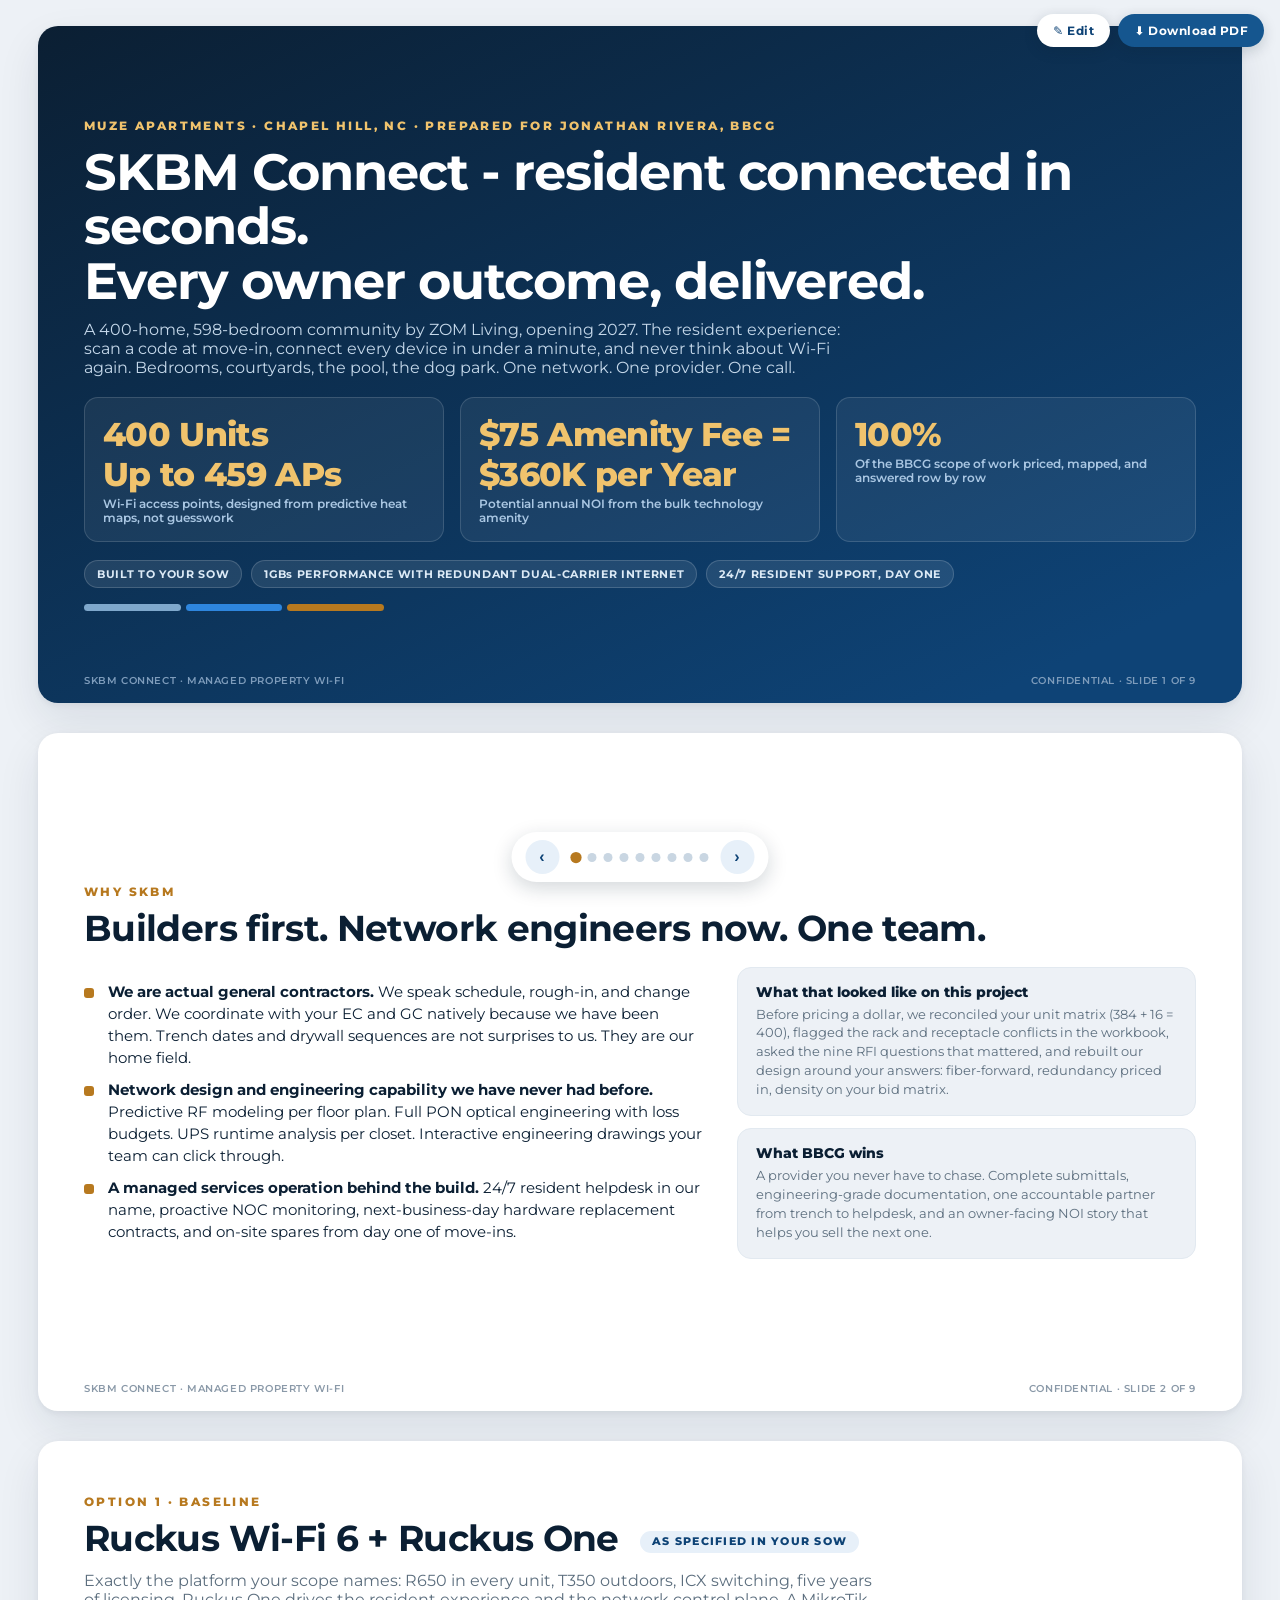
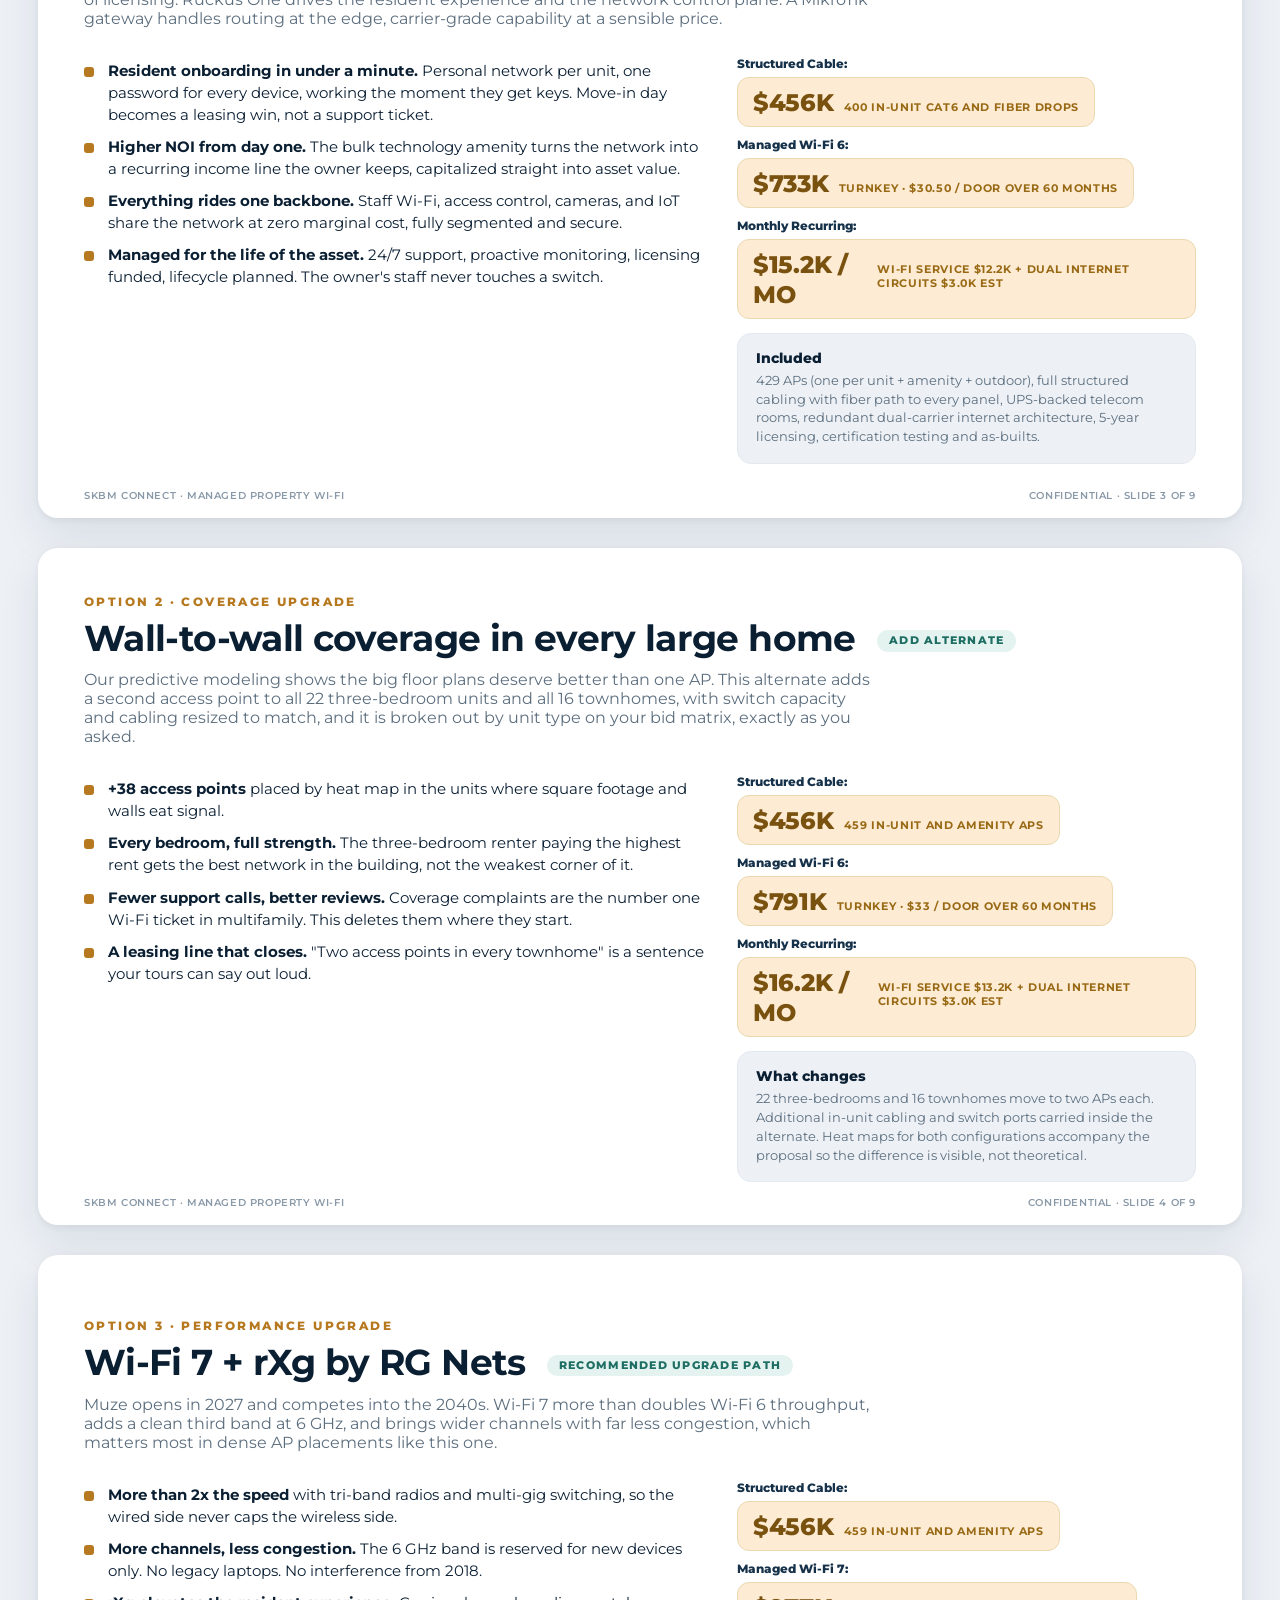
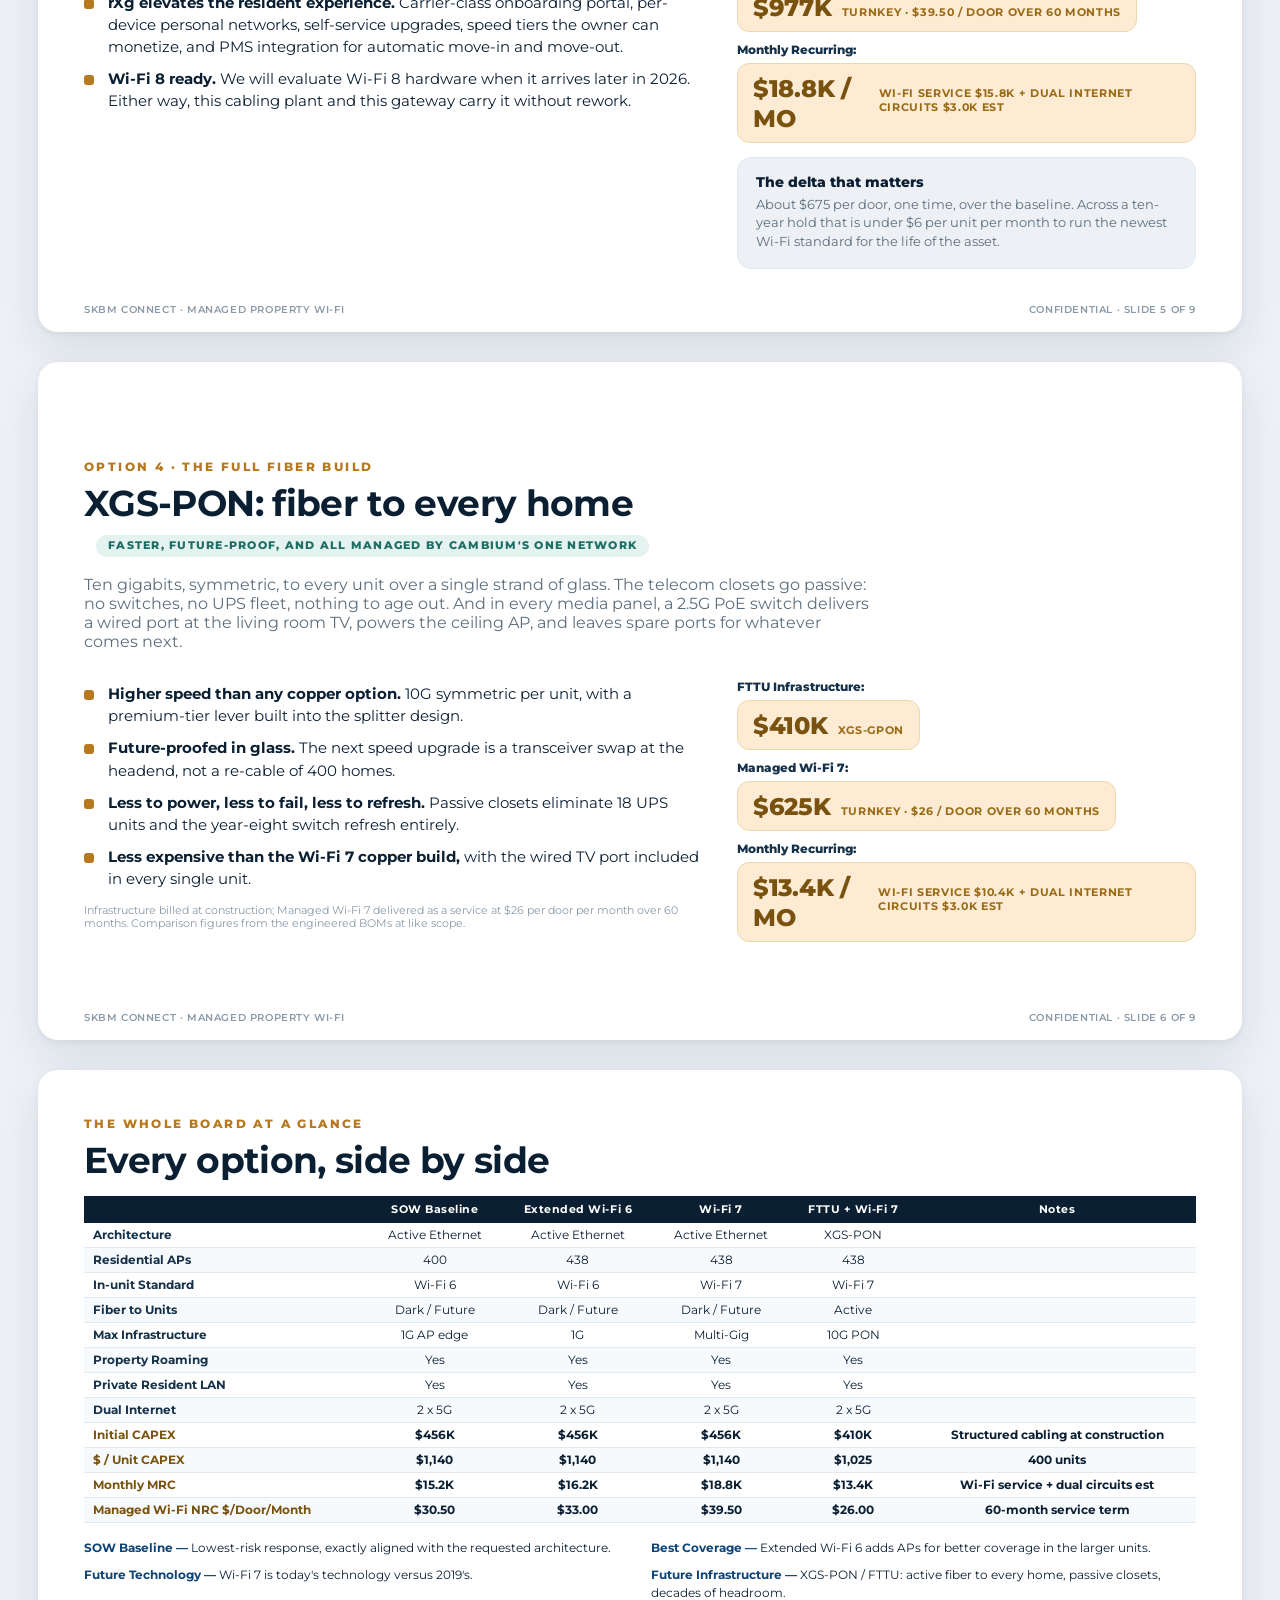
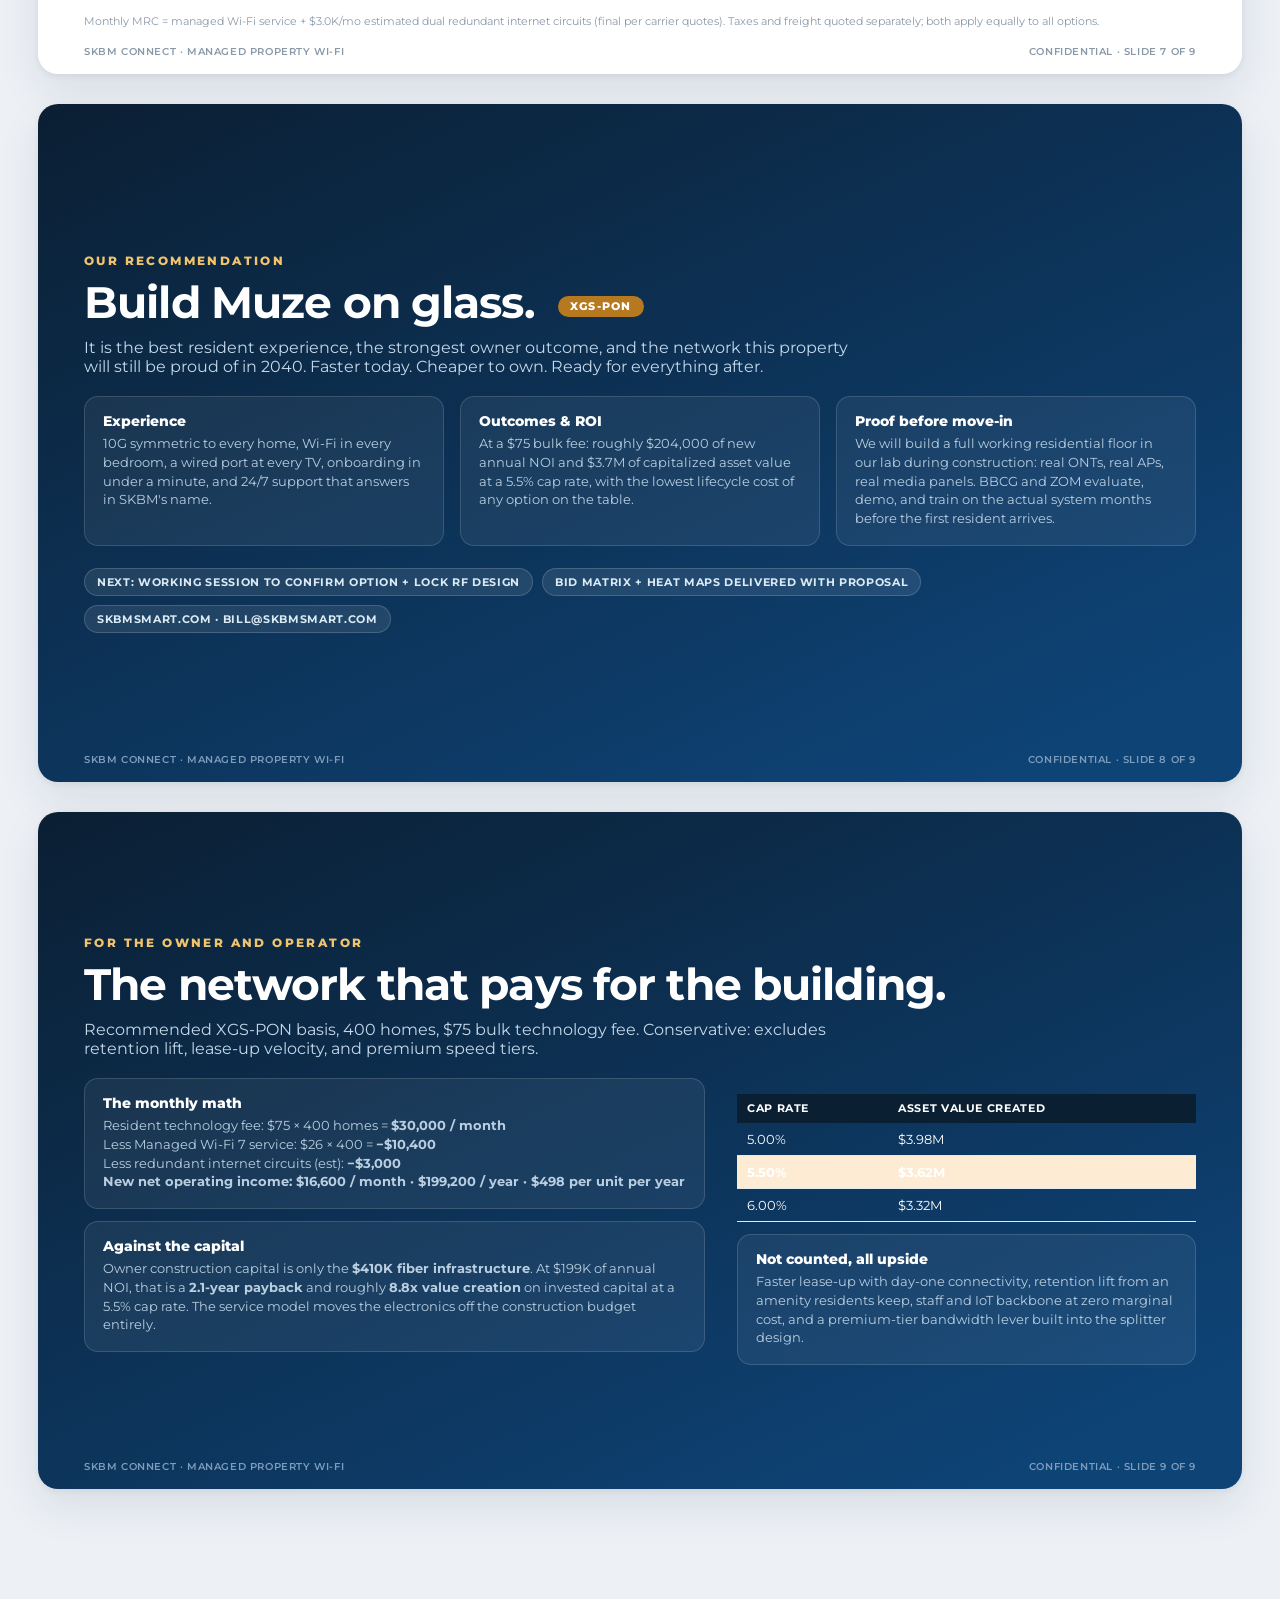
==== website/Muze_BBCG_Presentation.html @ d1f3f07b "Add files via upload" ====
<!DOCTYPE html>
<html lang="en">
<head>
<meta charset="UTF-8">
<meta name="viewport" content="width=device-width, initial-scale=1.0">
<title>SKBM Connect — Muze Apartments — Managed Wi-Fi Presentation</title>
<link rel="preconnect" href="https://fonts.googleapis.com">
<link rel="preconnect" href="https://fonts.gstatic.com" crossorigin>
<link href="https://fonts.googleapis.com/css2?family=Montserrat:wght@400;500;600;700;800&display=swap" rel="stylesheet">
<style>
  :root{
    --ink:#0B1F33; --ink-soft:#16314A; --paper:#EDF1F6; --surface:#FFFFFF;
    --line:#E2E9F0; --muted:#5C6E7E; --muted-soft:#8A99A8;
    --brand:#15568F; --brand-deep:#0E4376; --brand-soft:#E7F0F9;
    --gold:#B7791F; --gold-soft:#FDEBD3; --gold-deep:#7A5210;
    --teal:#2E9E8F; --teal-soft:#E4F3F0;
    --copper:#2E86DE; --copper-soft:#DEEAF6;
    --font:'Montserrat',system-ui,sans-serif;
  }
  *{box-sizing:border-box;margin:0;padding:0}
  body{font-family:var(--font);background:var(--paper);color:var(--ink);-webkit-font-smoothing:antialiased}

  /* ---------- controls ---------- */
  .toolbar{position:fixed;top:14px;right:16px;z-index:50;display:flex;gap:8px}
  .toolbar button{font-family:var(--font);font-weight:700;font-size:12px;letter-spacing:.04em;border:0;border-radius:999px;padding:9px 16px;cursor:pointer;box-shadow:0 4px 14px rgba(11,31,51,.18)}
  .btn-edit{background:#fff;color:var(--brand-deep)}
  .btn-edit.on{background:var(--gold);color:#fff}
  .btn-pdf{background:var(--brand);color:#fff}
  .nav{position:fixed;bottom:18px;left:50%;transform:translateX(-50%);z-index:50;display:flex;align-items:center;gap:12px;background:#fff;border-radius:999px;padding:8px 14px;box-shadow:0 6px 20px rgba(11,31,51,.18)}
  .nav button{border:0;background:var(--brand-soft);color:var(--brand-deep);width:34px;height:34px;border-radius:999px;font-size:16px;font-weight:800;cursor:pointer}
  .dots{display:flex;gap:7px}
  .dot{width:9px;height:9px;border-radius:99px;background:#C9D6E2;cursor:pointer}
  .dot.on{background:var(--gold);transform:scale(1.25)}
  .editing-banner{position:fixed;top:14px;left:16px;z-index:50;background:var(--gold);color:#fff;font-size:11px;font-weight:700;letter-spacing:.08em;padding:8px 14px;border-radius:999px;display:none}
  body.editing .editing-banner{display:block}
  body.editing [contenteditable]{outline:1.5px dashed rgba(183,121,31,.6);outline-offset:3px;border-radius:4px}

  /* ---------- slides ---------- */
  .deck{max-width:1240px;margin:0 auto;padding:26px 18px 110px;display:grid;gap:30px}
  .slide{background:var(--surface);border-radius:20px;box-shadow:0 2px 6px rgba(11,31,51,.06),0 18px 44px rgba(11,31,51,.09);
    aspect-ratio:16/9;min-height:560px;padding:clamp(26px,3.6vw,54px);position:relative;overflow:hidden;display:flex;flex-direction:column;scroll-margin-top:20px}
  .slide.dark{background:linear-gradient(155deg,var(--ink) 0%,var(--brand-deep) 90%);color:#fff}
  .kick{font-size:12px;font-weight:800;letter-spacing:.2em;text-transform:uppercase;color:var(--gold)}
  .slide.dark .kick{color:#F0C36D}
  h1{font-weight:700;font-size:clamp(30px,4vw,52px);letter-spacing:-.02em;line-height:1.06;margin-top:12px}
  h2{font-weight:700;font-size:clamp(24px,2.8vw,36px);letter-spacing:-.018em;line-height:1.1;margin-top:10px}
  .sub{margin-top:12px;font-size:clamp(13px,1.25vw,16px);color:var(--muted);max-width:72ch}
  .slide.dark .sub{color:#C5D8EA}
  .grow{flex:1;display:flex;flex-direction:column;justify-content:center}
  .cols{display:grid;grid-template-columns:1.15fr .85fr;gap:clamp(18px,2.5vw,40px);align-items:start;margin-top:18px}
  .cols3{display:grid;grid-template-columns:1fr 1fr 1fr;gap:16px;margin-top:20px}
  @media(max-width:860px){.slide{aspect-ratio:auto}.cols,.cols3{grid-template-columns:1fr}}
  .tile{background:var(--paper);border:1px solid var(--line);border-radius:14px;padding:16px 18px}
  .slide.dark .tile{background:rgba(255,255,255,.06);border-color:rgba(255,255,255,.14)}
  .tile h4{font-size:13.5px;font-weight:800}
  .tile p{margin-top:6px;font-size:12.5px;color:var(--muted);line-height:1.5}
  .slide.dark .tile p{color:#B9CEE0}
  ul.pts{list-style:none;display:grid;gap:10px;margin-top:14px}
  ul.pts li{position:relative;padding-left:24px;font-size:clamp(12.5px,1.15vw,15px);line-height:1.5}
  ul.pts li::before{content:"";position:absolute;left:0;top:7px;width:10px;height:10px;border-radius:3px;background:var(--gold)}
  .slide.dark ul.pts li::before{background:#F0C36D}
  .chips{display:flex;gap:9px;flex-wrap:wrap;margin-top:18px}
  .chip{font-size:11px;font-weight:700;letter-spacing:.06em;padding:6px 12px;border-radius:999px;background:var(--brand-soft);color:var(--brand-deep)}
  .slide.dark .chip{background:rgba(255,255,255,.09);color:#DCEAF6;border:1px solid rgba(255,255,255,.16)}
  .stat{text-align:left}
  .stat .n{font-weight:800;font-size:clamp(26px,2.6vw,38px);letter-spacing:-.02em;color:var(--brand-deep)}
  .slide.dark .stat .n{color:#F0C36D}
  .stat .l{font-size:11.5px;color:var(--muted);margin-top:3px;font-weight:600}
  .slide.dark .stat .l{color:#A9C6E2}
  .plabel{font-size:12px;font-weight:800;margin-top:10px;color:var(--ink-soft)}
  .plabel+.price{margin-top:6px}
  .price{display:inline-flex;align-items:baseline;gap:10px;background:var(--gold-soft);border:1px solid #EAD9B0;border-radius:12px;padding:9px 15px;margin-top:14px}
  .price .p{font-weight:800;font-size:clamp(19px,1.9vw,26px);color:var(--gold-deep);letter-spacing:-.01em}
  .price .pl{font-size:11px;font-weight:700;color:#996A15;letter-spacing:.06em}
  .badge{display:inline-block;font-size:10.5px;font-weight:800;letter-spacing:.12em;text-transform:uppercase;padding:5px 12px;border-radius:999px;margin-left:12px;vertical-align:middle}
  .badge.spec{background:var(--brand-soft);color:var(--brand-deep)}
  .badge.up{background:var(--teal-soft);color:#1E6E63}
  .badge.rec{background:var(--gold);color:#fff}
  .spectrum{display:flex;gap:5px;height:7px;max-width:300px;margin-top:16px}
  .spectrum span{flex:1;border-radius:99px;opacity:.3}
  .spectrum .b1{background:#7FA8CC}.spectrum .b2{background:#2E86DE}.spectrum .b3{background:#B7791F}
  .spectrum span.on{opacity:1}
  .foot{position:absolute;left:clamp(26px,3.6vw,54px);right:clamp(26px,3.6vw,54px);bottom:16px;display:flex;justify-content:space-between;font-size:10px;font-weight:600;letter-spacing:.06em;color:var(--muted-soft)}
  .slide.dark .foot{color:#7E9CBB}
  .fine{font-size:10.5px;color:var(--muted-soft);margin-top:14px}
  .compare{width:100%;border-collapse:collapse;margin-top:16px;font-size:12px}
  .compare th{background:var(--ink);color:#fff;font-weight:700;font-size:10.5px;letter-spacing:.06em;text-transform:uppercase;padding:8px 10px;text-align:left}
  .compare td{padding:8px 10px;border-bottom:1px solid var(--line)}
  .compare tr.hl td{background:var(--gold-soft);font-weight:700}

  /* ---------- print / PDF ---------- */
  /* matrix slide */
  #s6b{aspect-ratio:auto;min-height:560px}
  .mx-wrap{overflow-x:auto;margin-top:16px}
  table.mx{width:100%;border-collapse:collapse;font-size:11.5px}
  .mx th{background:var(--ink);color:#fff;font-weight:700;font-size:10.5px;letter-spacing:.05em;padding:7px 9px;text-align:center;position:relative}
  .mx th:first-child{text-align:left}
  .mx td{padding:5px 9px;border-bottom:1px solid var(--line);text-align:center;position:relative}
  .mx td:first-child{text-align:left;font-weight:700;color:var(--ink-soft);white-space:nowrap}
  .mx tbody tr:nth-child(even) td{background:#F7FAFD}
  .mx .hlcol{background:var(--gold-soft)!important;font-weight:700}
  .mx th.hlcol{background:var(--gold)!important;color:#fff}
  .mx tr.money td{font-weight:700}
  .mx tr.money td:first-child{color:var(--gold-deep)}
  .recs{display:grid;grid-template-columns:1fr 1fr;gap:10px 22px;margin-top:16px}
  .rec-line{font-size:12px;line-height:1.45}
  .rec-line b{color:var(--brand-deep)}
  .mx-toolbar{display:none;gap:8px;margin-top:12px}
  body.editing .mx-toolbar{display:flex}
  .mx-toolbar button{font-family:var(--font);font-weight:700;font-size:11px;border:0;border-radius:8px;padding:7px 12px;cursor:pointer;background:var(--gold);color:#fff}
  .mx-ctl{display:none;position:absolute;gap:2px;z-index:5}
  body.editing .mx-ctl{display:inline-flex}
  .mx th .mx-ctl{top:-1px;right:1px}
  .mx td .mx-ctl{left:1px;top:50%;transform:translateY(-50%)}
  .mx-ctl button{border:0;background:rgba(11,31,51,.75);color:#fff;font-size:9px;width:15px;height:15px;border-radius:4px;cursor:pointer;line-height:1;padding:0}
  .mx td .mx-ctl button{background:rgba(183,121,31,.85)}

  @media print{
    .mx-ctl,.mx-toolbar{display:none!important}
    @page{size:11in 8.5in;margin:0}
    body{background:#fff}
    .toolbar,.nav,.editing-banner{display:none!important}
    .deck{max-width:none;padding:0;gap:0;display:block}
    .slide{border-radius:0;box-shadow:none;width:11in;height:8.5in;aspect-ratio:auto;min-height:0;page-break-after:always;padding:0.55in 0.7in}
    .slide:last-child{page-break-after:auto}
    .slide.dark{-webkit-print-color-adjust:exact;print-color-adjust:exact}
    *{-webkit-print-color-adjust:exact;print-color-adjust:exact}
  }
</style>
</head>
<body>
<div class="editing-banner">EDIT MODE ON — CLICK ANY TEXT TO CHANGE IT</div>
<div class="toolbar">
  <button class="btn-edit" id="editBtn" onclick="toggleEdit()">✎ Edit</button>
  <button class="btn-pdf" onclick="window.print()">⬇ Download PDF</button>
</div>

<div class="deck" id="deck">

<!-- ============ SLIDE 1 ============ -->
<section class="slide dark" id="s1">
  <div class="grow" contenteditable="false">
    <div class="kick">Muze Apartments · Chapel Hill, NC · Prepared for Jonathan Rivera, BBCG</div>
    <h1>SKBM Connect - resident connected in seconds.<br>Every owner outcome, delivered.</h1>
    <p class="sub">A 400-home, 598-bedroom community by ZOM Living, opening 2027. The resident experience: scan a code at move-in, connect every device in under a minute, and never think about Wi-Fi again. Bedrooms, courtyards, the pool, the dog park. One network. One provider. One call.</p>
    <div class="cols3">
      <div class="tile stat"><div class="n">400 Units<br>Up to 459 APs</div><div class="l">Wi-Fi access points, designed from predictive heat maps, not guesswork</div></div>
      <div class="tile stat"><div class="n">$75 Amenity Fee =<br>$360K per Year</div><div class="l">Potential annual NOI from the bulk technology amenity</div></div>
      <div class="tile stat"><div class="n">100%</div><div class="l">Of the BBCG scope of work priced, mapped, and answered row by row</div></div>
    </div>
    <div class="chips">
      <span class="chip">BUILT TO YOUR SOW</span>
      <span class="chip">1GBs PERFORMANCE WITH REDUNDANT DUAL-CARRIER INTERNET</span>
      <span class="chip">24/7 RESIDENT SUPPORT, DAY ONE</span>
    </div>
    <div class="spectrum"><span class="b1 on"></span><span class="b2 on"></span><span class="b3 on"></span></div>
  </div>
  <div class="foot"><span>SKBM CONNECT · MANAGED PROPERTY WI-FI</span><span>CONFIDENTIAL · SLIDE 1 OF 9</span></div>
</section>

<!-- ============ SLIDE 2 ============ -->
<section class="slide" id="s2">
  <div class="grow" contenteditable="false">
    <div class="kick">Why SKBM</div>
    <h2>Builders first. Network engineers now. One team.</h2>
    <div class="cols">
      <div>
        <ul class="pts">
          <li><b>We are actual general contractors.</b> We speak schedule, rough-in, and change order. We coordinate with your EC and GC natively because we have been them. Trench dates and drywall sequences are not surprises to us. They are our home field.</li>
          <li><b>Network design and engineering capability we have never had before.</b> Predictive RF modeling per floor plan. Full PON optical engineering with loss budgets. UPS runtime analysis per closet. Interactive engineering drawings your team can click through.</li>
          <li><b>A managed services operation behind the build.</b> 24/7 resident helpdesk in our name, proactive NOC monitoring, next-business-day hardware replacement contracts, and on-site spares from day one of move-ins.</li>
        </ul>
      </div>
      <div>
        <div class="tile"><h4>What that looked like on this project</h4>
          <p>Before pricing a dollar, we reconciled your unit matrix (384 + 16 = 400), flagged the rack and receptacle conflicts in the workbook, asked the nine RFI questions that mattered, and rebuilt our design around your answers: fiber-forward, redundancy priced in, density on your bid matrix.</p></div>
        <div class="tile" style="margin-top:12px"><h4>What BBCG wins</h4>
          <p>A provider you never have to chase. Complete submittals, engineering-grade documentation, one accountable partner from trench to helpdesk, and an owner-facing NOI story that helps you sell the next one.</p></div>
      </div>
    </div>
  </div>
  <div class="foot"><span>SKBM CONNECT · MANAGED PROPERTY WI-FI</span><span>CONFIDENTIAL · SLIDE 2 OF 9</span></div>
</section>

<!-- ============ SLIDE 3 ============ -->
<section class="slide" id="s3">
  <div class="grow" contenteditable="false">
    <div class="kick">Option 1 · Baseline</div>
    <h2>Ruckus Wi-Fi 6 + Ruckus One <span class="badge spec">As specified in your SOW</span></h2>
    <p class="sub">Exactly the platform your scope names: R650 in every unit, T350 outdoors, ICX switching, five years of licensing. Ruckus One drives the resident experience and the network control plane. A MikroTik gateway handles routing at the edge, carrier-grade capability at a sensible price.</p>
    <div class="cols">
      <div>
        <ul class="pts">
          <li><b>Resident onboarding in under a minute.</b> Personal network per unit, one password for every device, working the moment they get keys. Move-in day becomes a leasing win, not a support ticket.</li>
          <li><b>Higher NOI from day one.</b> The bulk technology amenity turns the network into a recurring income line the owner keeps, capitalized straight into asset value.</li>
          <li><b>Everything rides one backbone.</b> Staff Wi-Fi, access control, cameras, and IoT share the network at zero marginal cost, fully segmented and secure.</li>
          <li><b>Managed for the life of the asset.</b> 24/7 support, proactive monitoring, licensing funded, lifecycle planned. The owner's staff never touches a switch.</li>
        </ul>
      </div>
      <div>
        <div class="plabel">Structured Cable:</div>
        <div class="price"><span class="p">$456K</span><span class="pl">400 IN-UNIT CAT6 AND FIBER DROPS</span></div>
        <div class="plabel">Managed Wi-Fi 6:</div>
        <div class="price"><span class="p">$733K</span><span class="pl">TURNKEY · $30.50 / DOOR OVER 60 MONTHS</span></div>
        <div class="plabel">Monthly Recurring:</div>
        <div class="price"><span class="p">$15.2K / MO</span><span class="pl">WI-FI SERVICE $12.2K + DUAL INTERNET CIRCUITS $3.0K EST</span></div>
        <div class="tile" style="margin-top:14px"><h4>Included</h4><p>429 APs (one per unit + amenity + outdoor), full structured cabling with fiber path to every panel, UPS-backed telecom rooms, redundant dual-carrier internet architecture, 5-year licensing, certification testing and as-builts.</p></div>
      </div>
    </div>
  </div>
  <div class="foot"><span>SKBM CONNECT · MANAGED PROPERTY WI-FI</span><span>CONFIDENTIAL · SLIDE 3 OF 9</span></div>
</section>

<!-- ============ SLIDE 4 ============ -->
<section class="slide" id="s4">
  <div class="grow" contenteditable="false">
    <div class="kick">Option 2 · Coverage upgrade</div>
    <h2>Wall-to-wall coverage in every large home <span class="badge up">Add alternate</span></h2>
    <p class="sub">Our predictive modeling shows the big floor plans deserve better than one AP. This alternate adds a second access point to all 22 three-bedroom units and all 16 townhomes, with switch capacity and cabling resized to match, and it is broken out by unit type on your bid matrix, exactly as you asked.</p>
    <div class="cols">
      <div>
        <ul class="pts">
          <li><b>+38 access points</b> placed by heat map in the units where square footage and walls eat signal.</li>
          <li><b>Every bedroom, full strength.</b> The three-bedroom renter paying the highest rent gets the best network in the building, not the weakest corner of it.</li>
          <li><b>Fewer support calls, better reviews.</b> Coverage complaints are the number one Wi-Fi ticket in multifamily. This deletes them where they start.</li>
          <li><b>A leasing line that closes.</b> "Two access points in every townhome" is a sentence your tours can say out loud.</li>
        </ul>
      </div>
      <div>
        <div class="plabel">Structured Cable:</div>
        <div class="price"><span class="p">$456K</span><span class="pl">459 IN-UNIT AND AMENITY APS</span></div>
        <div class="plabel">Managed Wi-Fi 6:</div>
        <div class="price"><span class="p">$791K</span><span class="pl">TURNKEY · $33 / DOOR OVER 60 MONTHS</span></div>
        <div class="plabel">Monthly Recurring:</div>
        <div class="price"><span class="p">$16.2K / MO</span><span class="pl">WI-FI SERVICE $13.2K + DUAL INTERNET CIRCUITS $3.0K EST</span></div>
        <div class="tile" style="margin-top:14px"><h4>What changes</h4><p>22 three-bedrooms and 16 townhomes move to two APs each. Additional in-unit cabling and switch ports carried inside the alternate. Heat maps for both configurations accompany the proposal so the difference is visible, not theoretical.</p></div>
      </div>
    </div>
  </div>
  <div class="foot"><span>SKBM CONNECT · MANAGED PROPERTY WI-FI</span><span>CONFIDENTIAL · SLIDE 4 OF 9</span></div>
</section>

<!-- ============ SLIDE 5 ============ -->
<section class="slide" id="s5">
  <div class="grow" contenteditable="false">
    <div class="kick">Option 3 · Performance upgrade</div>
    <h2>Wi-Fi 7 + rXg by RG Nets <span class="badge up">Recommended upgrade path</span></h2>
    <p class="sub">Muze opens in 2027 and competes into the 2040s. Wi-Fi 7 more than doubles Wi-Fi 6 throughput, adds a clean third band at 6 GHz, and brings wider channels with far less congestion, which matters most in dense AP placements like this one.</p>
    <div class="cols">
      <div>
        <ul class="pts">
          <li><b>More than 2x the speed</b> with tri-band radios and multi-gig switching, so the wired side never caps the wireless side.</li>
          <li><b>More channels, less congestion.</b> The 6 GHz band is reserved for new devices only. No legacy laptops. No interference from 2018.</li>
          <li><b>rXg elevates the resident experience.</b> Carrier-class onboarding portal, per-device personal networks, self-service upgrades, speed tiers the owner can monetize, and PMS integration for automatic move-in and move-out.</li>
          <li><b>Wi-Fi 8 ready.</b> We will evaluate Wi-Fi 8 hardware when it arrives later in 2026. Either way, this cabling plant and this gateway carry it without rework.</li>
        </ul>
      </div>
      <div>
        <div class="plabel">Structured Cable:</div>
        <div class="price"><span class="p">$456K</span><span class="pl">459 IN-UNIT AND AMENITY APS</span></div>
        <div class="plabel">Managed Wi-Fi 7:</div>
        <div class="price"><span class="p">$977K</span><span class="pl">TURNKEY · $39.50 / DOOR OVER 60 MONTHS</span></div>
        <div class="plabel">Monthly Recurring:</div>
        <div class="price"><span class="p">$18.8K / MO</span><span class="pl">WI-FI SERVICE $15.8K + DUAL INTERNET CIRCUITS $3.0K EST</span></div>
        <div class="tile" style="margin-top:14px"><h4>The delta that matters</h4><p>About $675 per door, one time, over the baseline. Across a ten-year hold that is under $6 per unit per month to run the newest Wi-Fi standard for the life of the asset.</p></div>
      </div>
    </div>
  </div>
  <div class="foot"><span>SKBM CONNECT · MANAGED PROPERTY WI-FI</span><span>CONFIDENTIAL · SLIDE 5 OF 9</span></div>
</section>

<!-- ============ SLIDE 6 ============ -->
<section class="slide" id="s6">
  <div class="grow" contenteditable="false">
    <div class="kick">Option 4 · The full fiber build</div>
    <h2>XGS-PON: fiber to every home <span class="badge up">Faster, future-proof, and all managed by Cambium's One Network</span></h2>
    <p class="sub">Ten gigabits, symmetric, to every unit over a single strand of glass. The telecom closets go passive: no switches, no UPS fleet, nothing to age out. And in every media panel, a 2.5G PoE switch delivers a wired port at the living room TV, powers the ceiling AP, and leaves spare ports for whatever comes next.</p>
    <div class="cols">
      <div>
        <ul class="pts">
          <li><b>Higher speed than any copper option.</b> 10G symmetric per unit, with a premium-tier lever built into the splitter design.</li>
          <li><b>Future-proofed in glass.</b> The next speed upgrade is a transceiver swap at the headend, not a re-cable of 400 homes.</li>
          <li><b>Less to power, less to fail, less to refresh.</b> Passive closets eliminate 18 UPS units and the year-eight switch refresh entirely.</li>
          <li><b>Less expensive than the Wi-Fi 7 copper build,</b> with the wired TV port included in every single unit.</li>
        </ul>
        <p class="fine">Infrastructure billed at construction; Managed Wi-Fi 7 delivered as a service at $26 per door per month over 60 months. Comparison figures from the engineered BOMs at like scope.</p>
      </div>
      <div>
        <div class="plabel">FTTU Infrastructure:</div>
        <div class="price"><span class="p">$410K</span><span class="pl">XGS-GPON</span></div>
        <div class="plabel">Managed Wi-Fi 7:</div>
        <div class="price"><span class="p">$625K</span><span class="pl">TURNKEY · $26 / DOOR OVER 60 MONTHS</span></div>
        <div class="plabel">Monthly Recurring:</div>
        <div class="price"><span class="p">$13.4K / MO</span><span class="pl">WI-FI SERVICE $10.4K + DUAL INTERNET CIRCUITS $3.0K EST</span></div>
      </div>
    </div>
  </div>
  <div class="foot"><span>SKBM CONNECT · MANAGED PROPERTY WI-FI</span><span>CONFIDENTIAL · SLIDE 6 OF 9</span></div>
</section>


<!-- ============ SLIDE 7: SUMMARY MATRIX ============ -->
<section class="slide" id="s6b">
  <div class="grow" contenteditable="false">
    <div class="kick">The whole board at a glance</div>
    <h2>Every option, side by side</h2>
    <div class="mx-wrap">
    <table class="mx" id="mx">
      <thead>
        <tr>
          <th></th>
          <th>SOW Baseline</th>
          <th>Extended Wi-Fi 6</th>
          <th>Wi-Fi 7</th>
          <th>FTTU + Wi-Fi 7</th>
          <th>Notes</th>
        </tr>
      </thead>
      <tbody>
        <tr><td>Architecture</td><td>Active Ethernet</td><td>Active Ethernet</td><td>Active Ethernet</td><td>XGS-PON</td><td></td></tr>
        <tr><td>Residential APs</td><td>400</td><td>438</td><td>438</td><td>438</td><td></td></tr>
        <tr><td>In-unit Standard</td><td>Wi-Fi 6</td><td>Wi-Fi 6</td><td>Wi-Fi 7</td><td>Wi-Fi 7</td><td></td></tr>
        <tr><td>Fiber to Units</td><td>Dark / Future</td><td>Dark / Future</td><td>Dark / Future</td><td>Active</td><td></td></tr>
        <tr><td>Max Infrastructure</td><td>1G AP edge</td><td>1G</td><td>Multi-Gig</td><td>10G PON</td><td></td></tr>
        <tr><td>Property Roaming</td><td>Yes</td><td>Yes</td><td>Yes</td><td>Yes</td><td></td></tr>
        <tr><td>Private Resident LAN</td><td>Yes</td><td>Yes</td><td>Yes</td><td>Yes</td><td></td></tr>
        <tr><td>Dual Internet</td><td>2 x 5G</td><td>2 x 5G</td><td>2 x 5G</td><td>2 x 5G</td><td></td></tr>
        <tr class="money"><td>Initial CAPEX</td><td>$456K</td><td>$456K</td><td>$456K</td><td>$410K</td><td>Structured cabling at construction</td></tr>
        <tr class="money"><td>$ / Unit CAPEX</td><td>$1,140</td><td>$1,140</td><td>$1,140</td><td>$1,025</td><td>400 units</td></tr>
        <tr class="money"><td>Monthly MRC</td><td>$15.2K</td><td>$16.2K</td><td>$18.8K</td><td>$13.4K</td><td>Wi-Fi service + dual circuits est</td></tr>
        <tr class="money"><td>Managed Wi-Fi NRC $/Door/Month</td><td>$30.50</td><td>$33.00</td><td>$39.50</td><td>$26.00</td><td>60-month service term</td></tr>
      </tbody>
    </table>
    </div>
    <div class="mx-toolbar" contenteditable="false">
      <button onclick="mxAddRow()">+ Add row</button>
      <button onclick="mxAddCol()">+ Add column</button>
      <span style="font-size:11px;color:var(--muted);align-self:center">Use the small buttons on rows and headers to move or delete. Click any cell to edit.</span>
    </div>
    <div class="recs">
      <div class="rec-line"><b>SOW Baseline —</b> Lowest-risk response, exactly aligned with the requested architecture.</div>
      <div class="rec-line"><b>Best Coverage —</b> Extended Wi-Fi 6 adds APs for better coverage in the larger units.</div>
      <div class="rec-line"><b>Future Technology —</b> Wi-Fi 7 is today's technology versus 2019's.</div>
      <div class="rec-line"><b>Future Infrastructure —</b> XGS-PON / FTTU: active fiber to every home, passive closets, decades of headroom.</div>
    </div>
    <p class="fine">Monthly MRC = managed Wi-Fi service + $3.0K/mo estimated dual redundant internet circuits (final per carrier quotes). Taxes and freight quoted separately; both apply equally to all options.</p>
  </div>
  <div class="foot"><span>SKBM CONNECT · MANAGED PROPERTY WI-FI</span><span>CONFIDENTIAL · SLIDE 7 OF 9</span></div>
</section>

<!-- ============ SLIDE 8 ============ -->
<section class="slide dark" id="s7">
  <div class="grow" contenteditable="false">
    <div class="kick">Our recommendation</div>
    <h1 style="font-size:clamp(26px,3.4vw,44px)">Build Muze on glass. <span class="badge rec">XGS-PON</span></h1>
    <p class="sub">It is the best resident experience, the strongest owner outcome, and the network this property will still be proud of in 2040. Faster today. Cheaper to own. Ready for everything after.</p>
    <div class="cols3">
      <div class="tile"><h4>Experience</h4><p>10G symmetric to every home, Wi-Fi in every bedroom, a wired port at every TV, onboarding in under a minute, and 24/7 support that answers in SKBM's name.</p></div>
      <div class="tile"><h4>Outcomes &amp; ROI</h4><p>At a $75 bulk fee: roughly $204,000 of new annual NOI and $3.7M of capitalized asset value at a 5.5% cap rate, with the lowest lifecycle cost of any option on the table.</p></div>
      <div class="tile"><h4>Proof before move-in</h4><p>We will build a full working residential floor in our lab during construction: real ONTs, real APs, real media panels. BBCG and ZOM evaluate, demo, and train on the actual system months before the first resident arrives.</p></div>
    </div>
    <div class="chips" style="margin-top:22px">
      <span class="chip">NEXT: WORKING SESSION TO CONFIRM OPTION + LOCK RF DESIGN</span>
      <span class="chip">BID MATRIX + HEAT MAPS DELIVERED WITH PROPOSAL</span>
      <span class="chip">SKBMSMART.COM · BILL@SKBMSMART.COM</span>
    </div>
  </div>
  <div class="foot"><span>SKBM CONNECT · MANAGED PROPERTY WI-FI</span><span>CONFIDENTIAL · SLIDE 8 OF 9</span></div>
</section>

<!-- ============ SLIDE 9: OWNER NOI SELL SHEET ============ -->
<section class="slide dark" id="s9">
  <div class="grow" contenteditable="false">
    <div class="kick">For the owner and operator</div>
    <h1 style="font-size:clamp(26px,3.4vw,44px)">The network that pays for the building.</h1>
    <p class="sub">Recommended XGS-PON basis, 400 homes, $75 bulk technology fee. Conservative: excludes retention lift, lease-up velocity, and premium speed tiers.</p>
    <div class="cols" style="margin-top:20px">
      <div>
        <div class="tile"><h4>The monthly math</h4>
          <p>Resident technology fee: $75 × 400 homes = <b>$30,000 / month</b><br>
          Less Managed Wi-Fi 7 service: $26 × 400 = <b>−$10,400</b><br>
          Less redundant internet circuits (est): <b>−$3,000</b><br>
          <b>New net operating income: $16,600 / month · $199,200 / year · $498 per unit per year</b></p></div>
        <div class="tile" style="margin-top:12px"><h4>Against the capital</h4>
          <p>Owner construction capital is only the <b>$410K fiber infrastructure</b>. At $199K of annual NOI, that is a <b>2.1-year payback</b> and roughly <b>8.8x value creation</b> on invested capital at a 5.5% cap rate. The service model moves the electronics off the construction budget entirely.</p></div>
      </div>
      <div>
        <table class="compare" style="font-size:13px">
          <tr><th>Cap rate</th><th>Asset value created</th></tr>
          <tr><td>5.00%</td><td>$3.98M</td></tr>
          <tr class="hl"><td>5.50%</td><td>$3.62M</td></tr>
          <tr><td>6.00%</td><td>$3.32M</td></tr>
        </table>
        <div class="tile" style="margin-top:12px"><h4>Not counted, all upside</h4>
          <p>Faster lease-up with day-one connectivity, retention lift from an amenity residents keep, staff and IoT backbone at zero marginal cost, and a premium-tier bandwidth lever built into the splitter design.</p></div>
      </div>
    </div>
  </div>
  <div class="foot"><span>SKBM CONNECT · MANAGED PROPERTY WI-FI</span><span>CONFIDENTIAL · SLIDE 9 OF 9</span></div>
</section>

</div>

<div class="nav">
  <button onclick="go(-1)" aria-label="Previous slide">‹</button>
  <div class="dots" id="dots"></div>
  <button onclick="go(1)" aria-label="Next slide">›</button>
</div>

<script>
const slides=[...document.querySelectorAll('.slide')];
const dots=document.getElementById('dots');
slides.forEach((s,i)=>{const d=document.createElement('div');d.className='dot'+(i===0?' on':'');d.onclick=()=>jump(i);dots.appendChild(d);});
let cur=0;
function setDot(){[...dots.children].forEach((d,i)=>d.classList.toggle('on',i===cur));}
function jump(i){cur=Math.max(0,Math.min(slides.length-1,i));slides[cur].scrollIntoView({behavior:'smooth'});setDot();}
function go(d){jump(cur+d);}
document.addEventListener('keydown',e=>{
  if(document.body.classList.contains('editing'))return;
  if(e.key==='ArrowRight'||e.key==='PageDown')go(1);
  if(e.key==='ArrowLeft'||e.key==='PageUp')go(-1);
});
const io=new IntersectionObserver(en=>{en.forEach(x=>{if(x.isIntersecting){cur=slides.indexOf(x.target);setDot();}});},{threshold:0.55});
slides.forEach(s=>io.observe(s));
let editSnapshot=null;
function serializeDeck(){
  const clone=document.documentElement.cloneNode(true);
  clone.querySelectorAll('.slide .grow').forEach(g=>g.setAttribute('contenteditable','false'));
  const b=clone.querySelector('body'); if(b) b.classList.remove('editing');
  const eb=clone.querySelector('#editBtn'); if(eb) eb.classList.remove('on');
  const dd=clone.querySelector('#dots'); if(dd) dd.innerHTML='';
  return '<!DOCTYPE html>\n'+clone.outerHTML;
}
function downloadDeck(){
  const blob=new Blob([serializeDeck()],{type:'text/html'});
  const a=document.createElement('a');
  a.href=URL.createObjectURL(blob);
  a.download='Muze_BBCG_Presentation.html';
  document.body.appendChild(a); a.click();
  setTimeout(()=>{URL.revokeObjectURL(a.href);a.remove();},500);
}
function toggleEdit(){
  const on=!document.body.classList.contains('editing');
  if(on){ editSnapshot=document.getElementById('deck').innerHTML; }
  document.body.classList.toggle('editing',on);
  document.getElementById('editBtn').classList.toggle('on',on);
  document.querySelectorAll('.slide .grow').forEach(g=>g.setAttribute('contenteditable',on?'true':'false'));
  if(!on && editSnapshot!==null && document.getElementById('deck').innerHTML!==editSnapshot){
    downloadDeck();
    editSnapshot=null;
  }
}

/* ===== matrix editor: operates on the DOM so saved files keep changes ===== */
function mxTable(){return document.getElementById('mx');}
function mxRows(){return [...mxTable().tBodies[0].rows];}
function mxHead(){return mxTable().tHead.rows[0];}
function mxEnsureControls(){
  const t=mxTable(); if(!t)return;
  [...mxHead().cells].forEach((th,i)=>{
    if(i===0)return;
    if(!th.querySelector('.mx-ctl')){
      const s=document.createElement('span'); s.className='mx-ctl'; s.setAttribute('contenteditable','false');
      s.innerHTML='<button title="Move left" onclick="mxMoveCol(this,-1)">&#8249;</button><button title="Move right" onclick="mxMoveCol(this,1)">&#8250;</button><button title="Delete column" onclick="mxDelCol(this)">&#10005;</button>';
      th.appendChild(s);
    }
  });
  mxRows().forEach(tr=>{
    const td=tr.cells[0];
    if(!td.querySelector('.mx-ctl')){
      const s=document.createElement('span'); s.className='mx-ctl'; s.setAttribute('contenteditable','false');
      s.innerHTML='<button title="Move up" onclick="mxMoveRow(this,-1)">&#8593;</button><button title="Move down" onclick="mxMoveRow(this,1)">&#8595;</button><button title="Delete row" onclick="mxDelRow(this)">&#10005;</button>';
      td.appendChild(s);
    }
  });
}
function mxColIndex(el){const th=el.closest('th,td');return [...th.parentElement.children].indexOf(th);}
function mxMoveRow(btn,d){
  const tr=btn.closest('tr'), body=tr.parentElement;
  const sib=d<0?tr.previousElementSibling:tr.nextElementSibling;
  if(!sib)return;
  d<0?body.insertBefore(tr,sib):body.insertBefore(sib,tr);
}
function mxDelRow(btn){ if(confirm('Delete this row?')) btn.closest('tr').remove(); }
function mxMoveCol(btn,d){
  const i=mxColIndex(btn), j=i+d;
  const rows=[mxHead(),...mxRows()];
  if(j<1||j>=rows[0].cells.length)return;
  rows.forEach(r=>{
    const a=r.cells[i], b=r.cells[j];
    if(a&&b){ (d>0)? r.insertBefore(b,a) : r.insertBefore(a,b); }
  });
}
function mxDelCol(btn){
  if(!confirm('Delete this column?'))return;
  const i=mxColIndex(btn);
  [mxHead(),...mxRows()].forEach(r=>r.cells[i]&&r.cells[i].remove());
}
function mxAddRow(){
  const n=mxHead().cells.length;
  const tr=document.createElement('tr');
  for(let i=0;i<n;i++){const td=document.createElement('td');td.textContent=i===0?'New attribute':'\u2014';tr.appendChild(td);}
  mxTable().tBodies[0].appendChild(tr); mxEnsureControls();
}
function mxAddCol(){
  const rows=[mxHead(),...mxRows()];
  rows.forEach((r,k)=>{
    const c=document.createElement(k===0?'th':'td');
    c.textContent=k===0?'New option':'\u2014';
    const last=r.cells[r.cells.length-1];
    r.insertBefore(c,last);
  });
  mxEnsureControls();
}
mxEnsureControls();
</script>
</body>
</html>
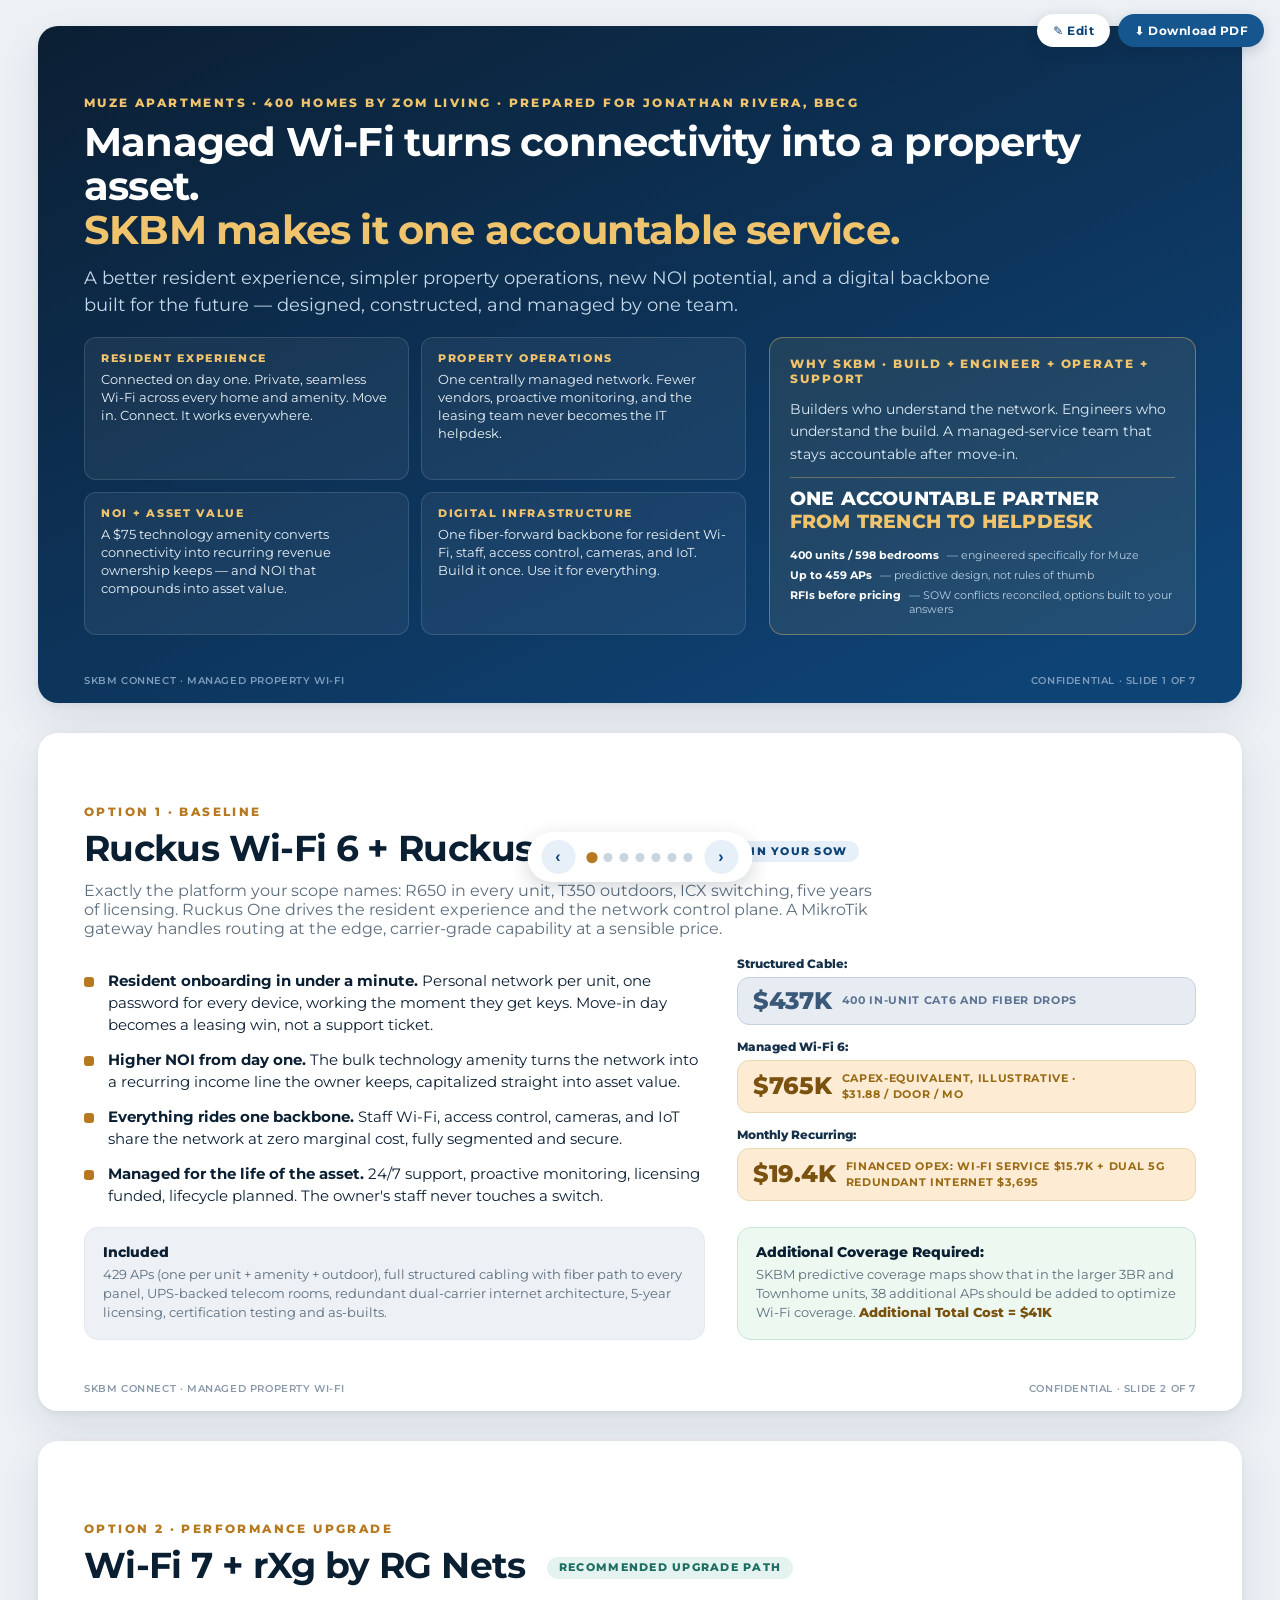
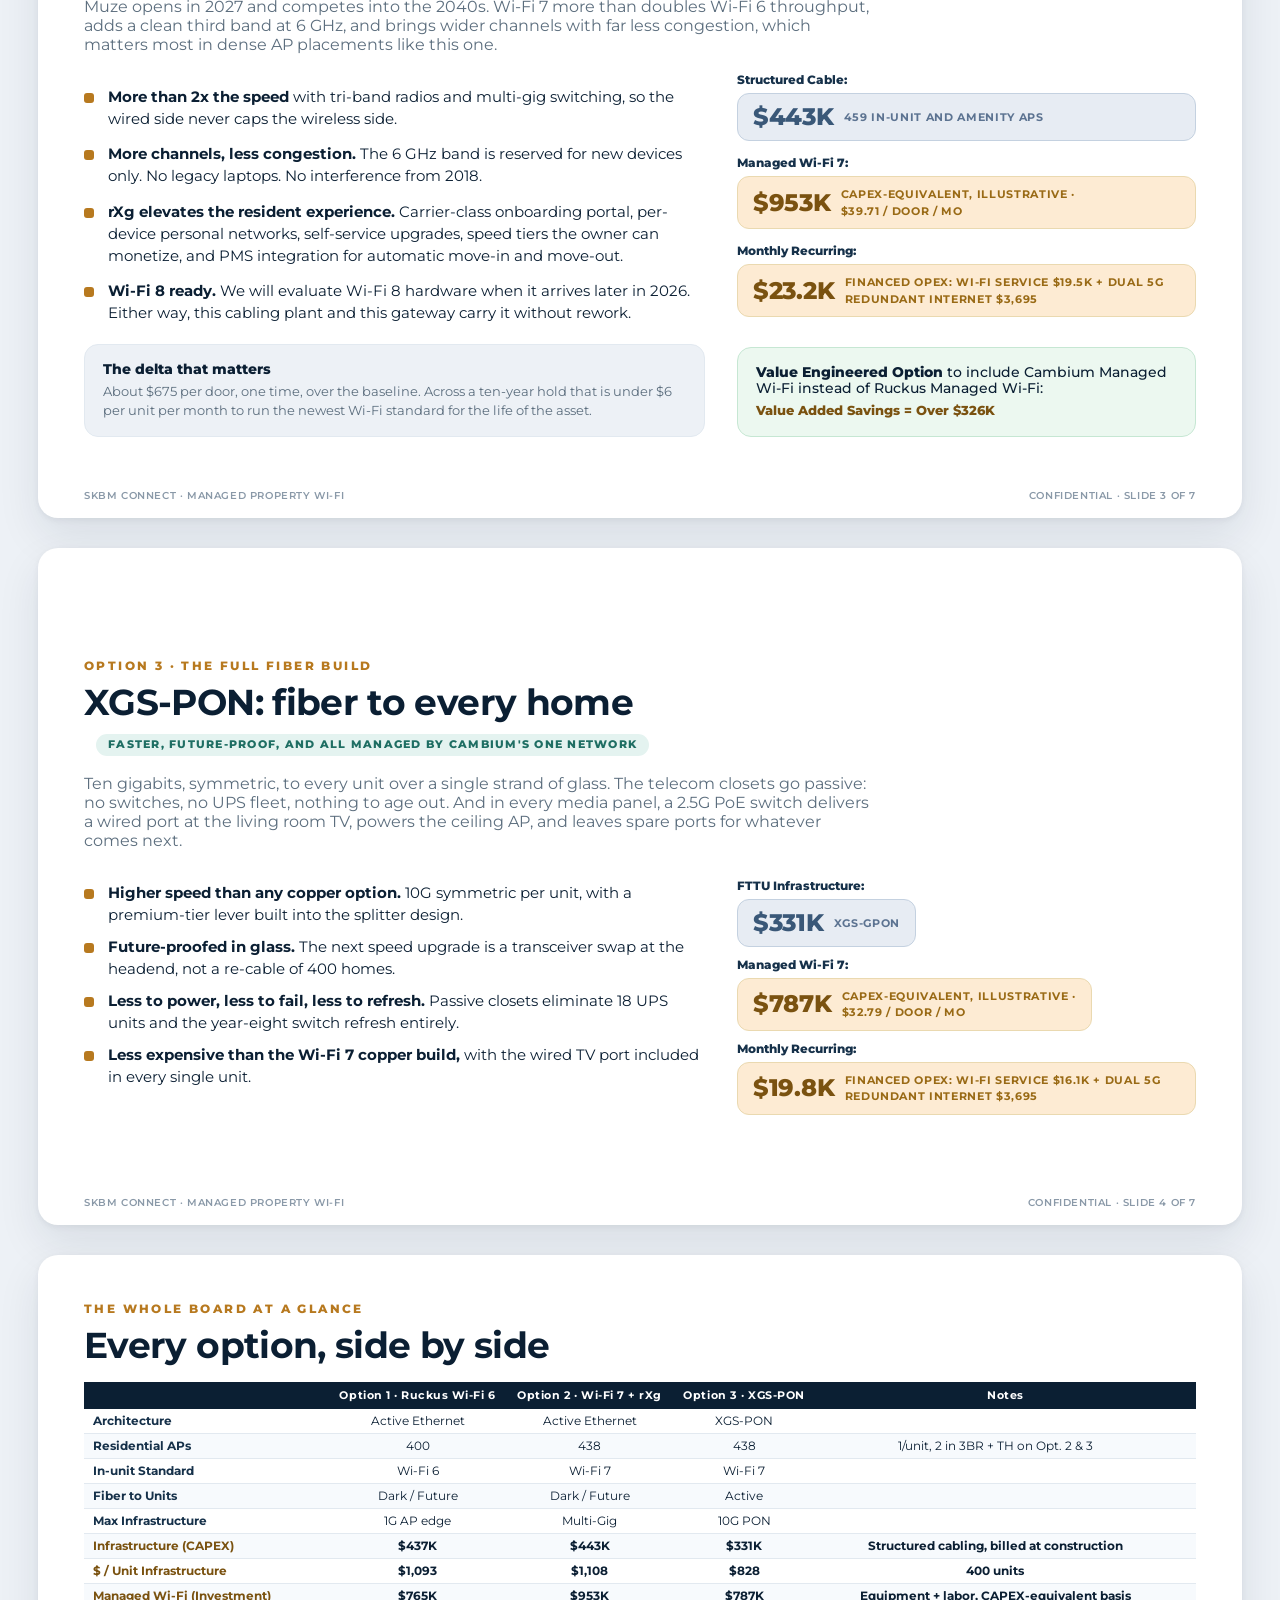
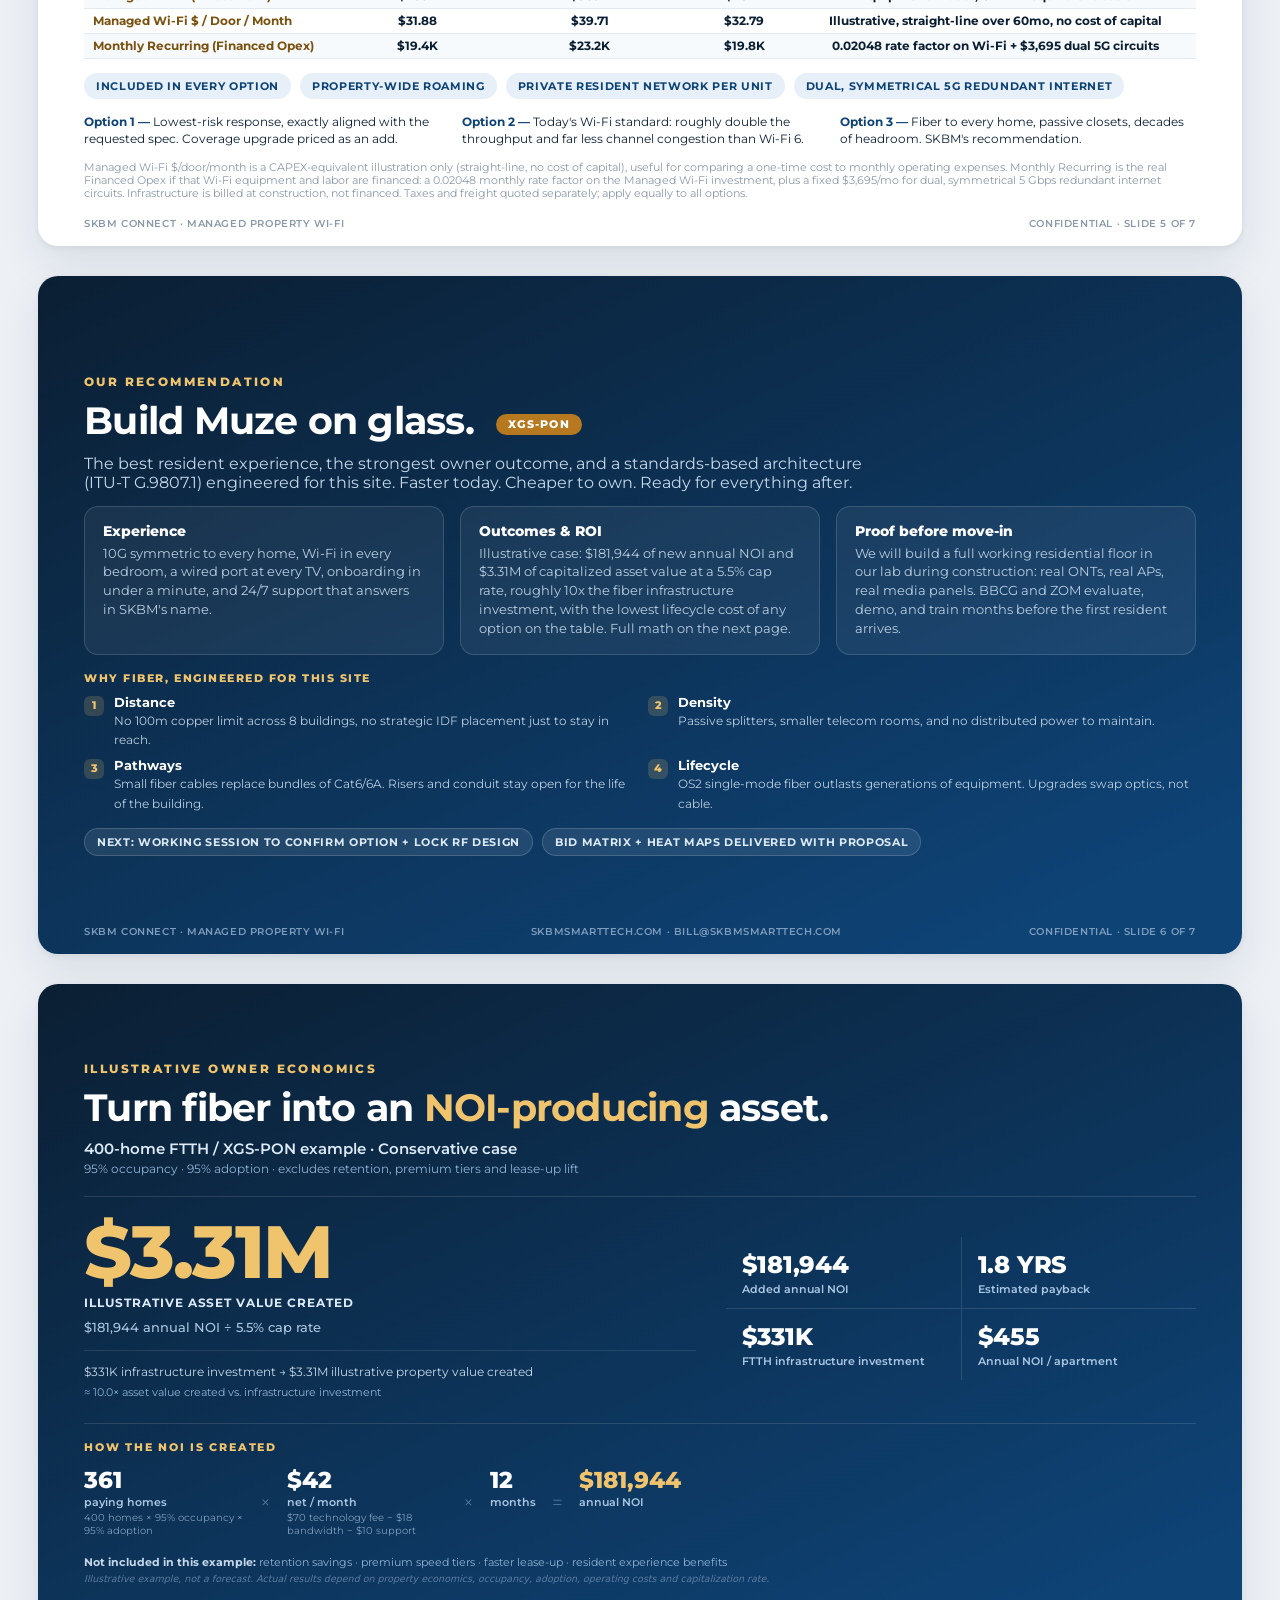
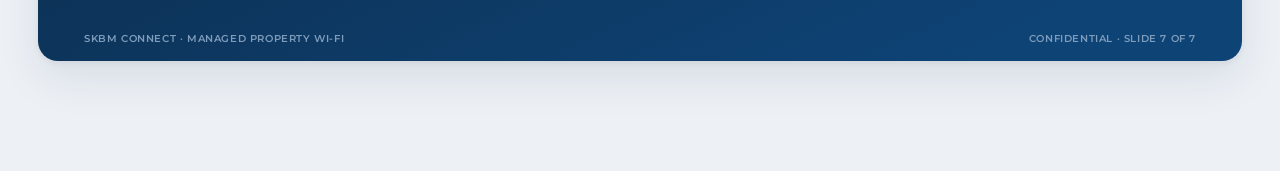
==== commit 1e9f87d8: "Add files via upload" ====
--- a/website/Muze_BBCG_Presentation.html
+++ b/website/Muze_BBCG_Presentation.html
@@ -69,9 +69,9 @@
   .slide.dark .stat .l{color:#A9C6E2}
   .plabel{font-size:12px;font-weight:800;margin-top:10px;color:var(--ink-soft)}
   .plabel+.price{margin-top:6px}
-  .price{display:inline-flex;align-items:baseline;gap:10px;background:var(--gold-soft);border:1px solid #EAD9B0;border-radius:12px;padding:9px 15px;margin-top:14px}
-  .price .p{font-weight:800;font-size:clamp(19px,1.9vw,26px);color:var(--gold-deep);letter-spacing:-.01em}
-  .price .pl{font-size:11px;font-weight:700;color:#996A15;letter-spacing:.06em}
+  .price{display:inline-flex;align-items:center;gap:10px;background:var(--gold-soft);border:1px solid #EAD9B0;border-radius:12px;padding:9px 15px;margin-top:14px}
+  .price .p{font-weight:800;font-size:clamp(19px,1.9vw,26px);color:var(--gold-deep);letter-spacing:-.01em;line-height:1.15}
+  .price .pl{font-size:11px;font-weight:700;color:#996A15;letter-spacing:.06em;line-height:1.5}
   .badge{display:inline-block;font-size:10.5px;font-weight:800;letter-spacing:.12em;text-transform:uppercase;padding:5px 12px;border-radius:999px;margin-left:12px;vertical-align:middle}
   .badge.spec{background:var(--brand-soft);color:var(--brand-deep)}
   .badge.up{background:var(--teal-soft);color:#1E6E63}
@@ -111,9 +111,98 @@
   .mx-ctl{display:none;position:absolute;gap:2px;z-index:5}
   body.editing .mx-ctl{display:inline-flex}
   .mx th .mx-ctl{top:-1px;right:1px}
-  .mx td .mx-ctl{left:1px;top:50%;transform:translateY(-50%)}
+  .mx td.mx-rowctl-cell{position:relative;padding-right:30px}
+  .mx td .mx-ctl{right:2px;top:50%;transform:translateY(-50%);left:auto}
   .mx-ctl button{border:0;background:rgba(11,31,51,.75);color:#fff;font-size:9px;width:15px;height:15px;border-radius:4px;cursor:pointer;line-height:1;padding:0}
   .mx td .mx-ctl button{background:rgba(183,121,31,.85)}
+
+  /* v2 opener */
+  #s1 .hero-h1{font-weight:700;font-size:clamp(24px,3.1vw,40px);letter-spacing:-.02em;line-height:1.12;margin-top:10px}
+  #s1 .hero-h1 em{font-style:normal;color:#F0C36D}
+  #s1 .hero-sub{margin-top:12px;font-size:clamp(14px,1.5vw,18px);line-height:1.5;color:#C5D8EA;max-width:78ch}
+  #s1 .hero-grid{display:grid;grid-template-columns:1.55fr 1fr;gap:clamp(14px,1.8vw,26px);margin-top:18px;align-items:stretch}
+  #s1 .oc-grid{display:grid;grid-template-columns:1fr 1fr;gap:12px}
+  #s1 .oc{background:rgba(255,255,255,.055);border:1px solid rgba(255,255,255,.13);border-radius:12px;padding:14px 16px}
+  #s1 .oc .oc-k{font-size:10.5px;font-weight:800;letter-spacing:.16em;color:#F0C36D}
+  #s1 .oc .oc-t{margin-top:6px;font-size:12.5px;line-height:1.45;color:#E8F0F7}
+  #s1 .why{background:rgba(240,195,109,.09);border:1.5px solid rgba(240,195,109,.4);border-radius:14px;padding:18px 20px;display:flex;flex-direction:column;gap:12px}
+  #s1 .why .why-k{font-size:12px;font-weight:800;letter-spacing:.16em;color:#F0C36D}
+  #s1 .why .why-t{font-size:14px;line-height:1.6;color:#DCEAF6}
+  #s1 .why .one{font-weight:800;font-size:clamp(15px,1.5vw,19px);line-height:1.2;letter-spacing:.01em;color:#fff;border-top:1px solid rgba(240,195,109,.35);padding-top:10px}
+  #s1 .why .one span{color:#F0C36D}
+  #s1 .proofs{display:grid;gap:6px;margin-top:2px}
+  #s1 .proof{display:flex;gap:8px;font-size:11px;color:#B9CEE0}
+  #s1 .proof b{color:#fff;white-space:nowrap}
+  #s1 .numband{display:grid;grid-template-columns:1fr 1.6fr 1fr;gap:14px;margin-top:18px;border-top:1px solid rgba(255,255,255,.14);padding-top:14px}
+  #s1 .num .nn{font-weight:800;font-size:clamp(24px,2.6vw,36px);letter-spacing:-.02em;color:#F0C36D}
+  #s1 .num .nl{font-size:10.5px;font-weight:600;color:#A9C6E2;margin-top:2px;line-height:1.4}
+  @media(max-width:860px){#s1 .hero-grid{grid-template-columns:1fr}#s1 .numband{grid-template-columns:1fr}}
+
+  /* option slides 2 & 3: clean vertical rhythm, aligned bottom boxes */
+  #s3 .cols,#s5 .cols{align-items:stretch}
+  #s3 .cols>div,#s5 .cols>div{display:flex;flex-direction:column}
+  #s3 .cols ul.pts,#s5 .cols ul.pts{display:grid;gap:13px}
+  #s3 .cols .plabel,#s5 .cols .plabel{margin-top:14px}
+  #s3 .cols .plabel:first-child,#s5 .cols .plabel:first-child{margin-top:0}
+  #s3 .cols .plabel+.price,#s5 .cols .plabel+.price{margin-top:6px}
+  #s3 .cols>div>*:nth-last-child(2),#s5 .cols>div>*:nth-last-child(2){margin-bottom:20px}
+  #s3 .cols>div .tile:last-child,#s5 .cols>div .tile:last-child{margin-top:auto!important}
+  #s3 .cols>div .tile:last-child,#s5 .cols>div .tile:last-child{min-height:0}
+
+  /* six-box technical advantage grid */
+  .adv-grid{display:grid;grid-template-columns:repeat(3,1fr);gap:14px;margin-top:20px}
+  .adv{background:var(--paper);border:1px solid var(--line);border-radius:14px;padding:16px 17px}
+  .adv .adv-n{font-family:var(--font);font-weight:800;font-size:11px;letter-spacing:.14em;color:var(--gold-deep);display:flex;align-items:center;gap:8px}
+  .adv .adv-n .dot{width:20px;height:20px;border-radius:6px;background:var(--gold-soft);color:var(--gold-deep);display:inline-flex;align-items:center;justify-content:center;font-size:11px}
+  .adv h4{margin-top:9px;font-size:14px;font-weight:700;letter-spacing:-.005em;color:var(--ink)}
+  .adv p{margin-top:6px;font-size:12px;line-height:1.5;color:var(--muted)}
+  @media(max-width:900px){.adv-grid{grid-template-columns:repeat(2,1fr)}}
+
+  /* combined engineering + NOI closer */
+  .adv-dark{display:grid;grid-template-columns:1fr 1fr;gap:10px 16px;margin-top:16px}
+  .adv-dark .ad{display:flex;gap:10px;align-items:flex-start}
+  .adv-dark .ad .dot2{width:20px;height:20px;border-radius:6px;background:rgba(240,195,109,.18);color:#F0C36D;font-size:10.5px;font-weight:800;display:flex;align-items:center;justify-content:center;flex:none;margin-top:1px}
+  .adv-dark .ad b{font-size:12.5px;color:#fff;display:block}
+  .adv-dark .ad span{font-size:11.5px;color:#B9CEE0;line-height:1.4}
+  .noi-block{background:rgba(255,255,255,.06);border:1px solid rgba(255,255,255,.14);border-radius:14px;padding:16px 18px}
+  .noi-block h4{font-size:12px;font-weight:800;letter-spacing:.06em;color:#F0C36D;text-transform:uppercase}
+  .noi-block .bignum{font-weight:800;font-size:clamp(22px,2.2vw,30px);color:#fff;letter-spacing:-.02em;margin-top:8px}
+  .noi-block .bigl{font-size:11px;color:#A9C6E2;margin-top:2px}
+  .noi-block .mini{font-size:11.5px;color:#DCEAF6;line-height:1.6;margin-top:10px}
+
+  .price.infra{background:#E7ECF3;border-color:#C4D1E0}
+  .price.infra .p{color:#3A5878}
+  .price.infra .pl{color:#5C7391}
+
+  /* ===== slide 9 (owner/operator financial) — scoped redesign, touches nothing else ===== */
+  #s9 .finhero{display:flex;flex-direction:column;height:100%}
+  #s9 .fh-head{margin-top:10px;font-weight:700;font-size:clamp(24px,3vw,38px);letter-spacing:-.02em;line-height:1.14;color:#fff}
+  #s9 .fh-head em{font-style:normal;color:#F0C36D}
+  #s9 .fh-sub{margin-top:10px;font-size:clamp(13px,1.3vw,15px);font-weight:600;color:#DCEAF6}
+  #s9 .fh-subtle{margin-top:4px;font-size:11.5px;color:#8FB2D4}
+  #s9 .fh-main{display:grid;grid-template-columns:1.3fr 1fr;gap:30px;align-items:center;margin-top:20px;padding-top:18px;border-top:1px solid rgba(255,255,255,.12)}
+  #s9 .fh-hero-num{font-weight:800;font-size:clamp(48px,5.8vw,80px);letter-spacing:-.03em;line-height:1;color:#F0C36D}
+  #s9 .fh-hero-label{margin-top:6px;font-size:12px;font-weight:700;letter-spacing:.08em;text-transform:uppercase;color:#DCEAF6}
+  #s9 .fh-hero-eq{margin-top:9px;font-size:13px;color:#A9C6E2;font-weight:500}
+  #s9 .fh-invest{margin-top:15px;font-size:12px;color:#C5D8EA;line-height:1.5;padding-top:12px;border-top:1px solid rgba(255,255,255,.10)}
+  #s9 .fh-invest-sub{display:block;margin-top:3px;color:#8FB2D4;font-size:11px}
+  #s9 .fh-kpis{display:grid;grid-template-columns:1fr 1fr}
+  #s9 .fh-kpi{padding:12px 16px;border-left:1px solid rgba(255,255,255,.12);border-top:1px solid rgba(255,255,255,.12)}
+  #s9 .fh-kpi:nth-child(1),#s9 .fh-kpi:nth-child(2){border-top:0}
+  #s9 .fh-kpi:nth-child(odd){border-left:0}
+  #s9 .fh-kpi-n{font-weight:800;font-size:clamp(19px,1.9vw,26px);color:#fff;letter-spacing:-.01em}
+  #s9 .fh-kpi-l{margin-top:4px;font-size:10.5px;font-weight:600;color:#A9C6E2}
+  #s9 .fh-noi{margin-top:22px;padding-top:16px;border-top:1px solid rgba(255,255,255,.12)}
+  #s9 .fh-noi-title{font-size:11px;font-weight:800;letter-spacing:.16em;color:#F0C36D;text-transform:uppercase}
+  #s9 .fh-eqrow{display:flex;align-items:flex-start;gap:16px;margin-top:12px;flex-wrap:wrap}
+  #s9 .fh-term-n{font-weight:800;font-size:clamp(17px,1.8vw,23px);color:#fff}
+  #s9 .fh-result .fh-term-n{color:#F0C36D}
+  #s9 .fh-term-l{margin-top:2px;font-size:10.5px;color:#A9C6E2;font-weight:600}
+  #s9 .fh-term-s{margin-top:3px;font-size:9.5px;color:#7E9CBB;max-width:160px;line-height:1.35}
+  #s9 .fh-op{font-size:19px;color:#5C7CA0;font-weight:300;align-self:center;margin-top:2px}
+  #s9 .fh-foot-note{margin-top:18px;font-size:10.5px;color:#8FB2D4}
+  #s9 .fh-foot-note b{color:#C5D8EA;font-weight:700}
+  #s9 .fh-disclaimer{margin-top:4px;font-size:9.5px;color:#5C7CA0;font-style:italic}
 
   @media print{
     .mx-ctl,.mx-toolbar{display:none!important}
@@ -137,49 +226,34 @@
 
 <div class="deck" id="deck">
 
-<!-- ============ SLIDE 1 ============ -->
+<!-- ============ SLIDE 1: COMBINED OPENER ============ -->
 <section class="slide dark" id="s1">
   <div class="grow" contenteditable="false">
-    <div class="kick">Muze Apartments · Chapel Hill, NC · Prepared for Jonathan Rivera, BBCG</div>
-    <h1>SKBM Connect - resident connected in seconds.<br>Every owner outcome, delivered.</h1>
-    <p class="sub">A 400-home, 598-bedroom community by ZOM Living, opening 2027. The resident experience: scan a code at move-in, connect every device in under a minute, and never think about Wi-Fi again. Bedrooms, courtyards, the pool, the dog park. One network. One provider. One call.</p>
-    <div class="cols3">
-      <div class="tile stat"><div class="n">400 Units<br>Up to 459 APs</div><div class="l">Wi-Fi access points, designed from predictive heat maps, not guesswork</div></div>
-      <div class="tile stat"><div class="n">$75 Amenity Fee =<br>$360K per Year</div><div class="l">Potential annual NOI from the bulk technology amenity</div></div>
-      <div class="tile stat"><div class="n">100%</div><div class="l">Of the BBCG scope of work priced, mapped, and answered row by row</div></div>
-    </div>
-    <div class="chips">
-      <span class="chip">BUILT TO YOUR SOW</span>
-      <span class="chip">1GBs PERFORMANCE WITH REDUNDANT DUAL-CARRIER INTERNET</span>
-      <span class="chip">24/7 RESIDENT SUPPORT, DAY ONE</span>
-    </div>
-    <div class="spectrum"><span class="b1 on"></span><span class="b2 on"></span><span class="b3 on"></span></div>
-  </div>
-  <div class="foot"><span>SKBM CONNECT · MANAGED PROPERTY WI-FI</span><span>CONFIDENTIAL · SLIDE 1 OF 9</span></div>
-</section>
-
-<!-- ============ SLIDE 2 ============ -->
-<section class="slide" id="s2">
-  <div class="grow" contenteditable="false">
-    <div class="kick">Why SKBM</div>
-    <h2>Builders first. Network engineers now. One team.</h2>
-    <div class="cols">
-      <div>
-        <ul class="pts">
-          <li><b>We are actual general contractors.</b> We speak schedule, rough-in, and change order. We coordinate with your EC and GC natively because we have been them. Trench dates and drywall sequences are not surprises to us. They are our home field.</li>
-          <li><b>Network design and engineering capability we have never had before.</b> Predictive RF modeling per floor plan. Full PON optical engineering with loss budgets. UPS runtime analysis per closet. Interactive engineering drawings your team can click through.</li>
-          <li><b>A managed services operation behind the build.</b> 24/7 resident helpdesk in our name, proactive NOC monitoring, next-business-day hardware replacement contracts, and on-site spares from day one of move-ins.</li>
-        </ul>
-      </div>
-      <div>
-        <div class="tile"><h4>What that looked like on this project</h4>
-          <p>Before pricing a dollar, we reconciled your unit matrix (384 + 16 = 400), flagged the rack and receptacle conflicts in the workbook, asked the nine RFI questions that mattered, and rebuilt our design around your answers: fiber-forward, redundancy priced in, density on your bid matrix.</p></div>
-        <div class="tile" style="margin-top:12px"><h4>What BBCG wins</h4>
-          <p>A provider you never have to chase. Complete submittals, engineering-grade documentation, one accountable partner from trench to helpdesk, and an owner-facing NOI story that helps you sell the next one.</p></div>
-      </div>
-    </div>
-  </div>
-  <div class="foot"><span>SKBM CONNECT · MANAGED PROPERTY WI-FI</span><span>CONFIDENTIAL · SLIDE 2 OF 9</span></div>
+    <div class="kick">Muze Apartments · 400 Homes by ZOM Living · Prepared for Jonathan Rivera, BBCG</div>
+    <div class="hero-h1">Managed Wi-Fi turns connectivity into a property asset.<br><em>SKBM makes it one accountable service.</em></div>
+    <p class="hero-sub">A better resident experience, simpler property operations, new NOI potential, and a digital backbone built for the future — designed, constructed, and managed by one team.</p>
+
+    <div class="hero-grid">
+      <div class="oc-grid">
+        <div class="oc"><div class="oc-k">RESIDENT EXPERIENCE</div><div class="oc-t">Connected on day one. Private, seamless Wi-Fi across every home and amenity. Move in. Connect. It works everywhere.</div></div>
+        <div class="oc"><div class="oc-k">PROPERTY OPERATIONS</div><div class="oc-t">One centrally managed network. Fewer vendors, proactive monitoring, and the leasing team never becomes the IT helpdesk.</div></div>
+        <div class="oc"><div class="oc-k">NOI + ASSET VALUE</div><div class="oc-t">A $75 technology amenity converts connectivity into recurring revenue ownership keeps — and NOI that compounds into asset value.</div></div>
+        <div class="oc"><div class="oc-k">DIGITAL INFRASTRUCTURE</div><div class="oc-t">One fiber-forward backbone for resident Wi-Fi, staff, access control, cameras, and IoT. Build it once. Use it for everything.</div></div>
+      </div>
+      <div class="why">
+        <div class="why-k">WHY SKBM · BUILD + ENGINEER + OPERATE + SUPPORT</div>
+        <div class="why-t">Builders who understand the network. Engineers who understand the build. A managed-service team that stays accountable after move-in.</div>
+        <div class="one">ONE ACCOUNTABLE PARTNER<br><span>FROM TRENCH TO HELPDESK</span></div>
+        <div class="proofs">
+          <div class="proof"><b>400 units / 598 bedrooms</b><span>— engineered specifically for Muze</span></div>
+          <div class="proof"><b>Up to 459 APs</b><span>— predictive design, not rules of thumb</span></div>
+          <div class="proof"><b>RFIs before pricing</b><span>— SOW conflicts reconciled, options built to your answers</span></div>
+        </div>
+      </div>
+    </div>
+
+  </div>
+  <div class="foot"><span>SKBM CONNECT · MANAGED PROPERTY WI-FI</span><span>CONFIDENTIAL · SLIDE 1 OF 7</span></div>
 </section>
 
 <!-- ============ SLIDE 3 ============ -->
@@ -196,54 +270,27 @@
           <li><b>Everything rides one backbone.</b> Staff Wi-Fi, access control, cameras, and IoT share the network at zero marginal cost, fully segmented and secure.</li>
           <li><b>Managed for the life of the asset.</b> 24/7 support, proactive monitoring, licensing funded, lifecycle planned. The owner's staff never touches a switch.</li>
         </ul>
+        <div class="tile" style="margin-top:16px"><h4>Included</h4><p>429 APs (one per unit + amenity + outdoor), full structured cabling with fiber path to every panel, UPS-backed telecom rooms, redundant dual-carrier internet architecture, 5-year licensing, certification testing and as-builts.</p></div>
       </div>
       <div>
         <div class="plabel">Structured Cable:</div>
-        <div class="price"><span class="p">$456K</span><span class="pl">400 IN-UNIT CAT6 AND FIBER DROPS</span></div>
+        <div class="price infra"><span class="p">$437K</span><span class="pl">400 IN-UNIT CAT6 AND FIBER DROPS</span></div>
         <div class="plabel">Managed Wi-Fi 6:</div>
-        <div class="price"><span class="p">$733K</span><span class="pl">TURNKEY · $30.50 / DOOR OVER 60 MONTHS</span></div>
+        <div class="price"><span class="p">$765K</span><span class="pl">CAPEX-EQUIVALENT, ILLUSTRATIVE ·<br>$31.88 / DOOR / MO</span></div>
         <div class="plabel">Monthly Recurring:</div>
-        <div class="price"><span class="p">$15.2K / MO</span><span class="pl">WI-FI SERVICE $12.2K + DUAL INTERNET CIRCUITS $3.0K EST</span></div>
-        <div class="tile" style="margin-top:14px"><h4>Included</h4><p>429 APs (one per unit + amenity + outdoor), full structured cabling with fiber path to every panel, UPS-backed telecom rooms, redundant dual-carrier internet architecture, 5-year licensing, certification testing and as-builts.</p></div>
-      </div>
-    </div>
-  </div>
-  <div class="foot"><span>SKBM CONNECT · MANAGED PROPERTY WI-FI</span><span>CONFIDENTIAL · SLIDE 3 OF 9</span></div>
-</section>
-
-<!-- ============ SLIDE 4 ============ -->
-<section class="slide" id="s4">
-  <div class="grow" contenteditable="false">
-    <div class="kick">Option 2 · Coverage upgrade</div>
-    <h2>Wall-to-wall coverage in every large home <span class="badge up">Add alternate</span></h2>
-    <p class="sub">Our predictive modeling shows the big floor plans deserve better than one AP. This alternate adds a second access point to all 22 three-bedroom units and all 16 townhomes, with switch capacity and cabling resized to match, and it is broken out by unit type on your bid matrix, exactly as you asked.</p>
-    <div class="cols">
-      <div>
-        <ul class="pts">
-          <li><b>+38 access points</b> placed by heat map in the units where square footage and walls eat signal.</li>
-          <li><b>Every bedroom, full strength.</b> The three-bedroom renter paying the highest rent gets the best network in the building, not the weakest corner of it.</li>
-          <li><b>Fewer support calls, better reviews.</b> Coverage complaints are the number one Wi-Fi ticket in multifamily. This deletes them where they start.</li>
-          <li><b>A leasing line that closes.</b> "Two access points in every townhome" is a sentence your tours can say out loud.</li>
-        </ul>
-      </div>
-      <div>
-        <div class="plabel">Structured Cable:</div>
-        <div class="price"><span class="p">$456K</span><span class="pl">459 IN-UNIT AND AMENITY APS</span></div>
-        <div class="plabel">Managed Wi-Fi 6:</div>
-        <div class="price"><span class="p">$791K</span><span class="pl">TURNKEY · $33 / DOOR OVER 60 MONTHS</span></div>
-        <div class="plabel">Monthly Recurring:</div>
-        <div class="price"><span class="p">$16.2K / MO</span><span class="pl">WI-FI SERVICE $13.2K + DUAL INTERNET CIRCUITS $3.0K EST</span></div>
-        <div class="tile" style="margin-top:14px"><h4>What changes</h4><p>22 three-bedrooms and 16 townhomes move to two APs each. Additional in-unit cabling and switch ports carried inside the alternate. Heat maps for both configurations accompany the proposal so the difference is visible, not theoretical.</p></div>
-      </div>
-    </div>
-  </div>
-  <div class="foot"><span>SKBM CONNECT · MANAGED PROPERTY WI-FI</span><span>CONFIDENTIAL · SLIDE 4 OF 9</span></div>
+        <div class="price"><span class="p">$19.4K</span><span class="pl">FINANCED OPEX: WI-FI SERVICE $15.7K + DUAL 5G REDUNDANT INTERNET $3,695</span></div>
+        <div class="tile" style="background:#ECF8F0;border-color:#C6E7D3"><h4>Additional Coverage Required:</h4><p>SKBM predictive coverage maps show that in the larger 3BR and Townhome units, 38 additional APs should be added to optimize Wi-Fi coverage. <span style="color:var(--gold-deep);font-weight:800">Additional Total Cost = $41K</span></p></div>
+        
+      </div>
+    </div>
+  </div>
+  <div class="foot"><span>SKBM CONNECT · MANAGED PROPERTY WI-FI</span><span>CONFIDENTIAL · SLIDE 2 OF 7</span></div>
 </section>
 
 <!-- ============ SLIDE 5 ============ -->
 <section class="slide" id="s5">
   <div class="grow" contenteditable="false">
-    <div class="kick">Option 3 · Performance upgrade</div>
+    <div class="kick">Option 2 · Performance upgrade</div>
     <h2>Wi-Fi 7 + rXg by RG Nets <span class="badge up">Recommended upgrade path</span></h2>
     <p class="sub">Muze opens in 2027 and competes into the 2040s. Wi-Fi 7 more than doubles Wi-Fi 6 throughput, adds a clean third band at 6 GHz, and brings wider channels with far less congestion, which matters most in dense AP placements like this one.</p>
     <div class="cols">
@@ -254,25 +301,27 @@
           <li><b>rXg elevates the resident experience.</b> Carrier-class onboarding portal, per-device personal networks, self-service upgrades, speed tiers the owner can monetize, and PMS integration for automatic move-in and move-out.</li>
           <li><b>Wi-Fi 8 ready.</b> We will evaluate Wi-Fi 8 hardware when it arrives later in 2026. Either way, this cabling plant and this gateway carry it without rework.</li>
         </ul>
+        <div class="tile" style="margin-top:16px"><h4>The delta that matters</h4><p>About $675 per door, one time, over the baseline. Across a ten-year hold that is under $6 per unit per month to run the newest Wi-Fi standard for the life of the asset.</p></div>
       </div>
       <div>
         <div class="plabel">Structured Cable:</div>
-        <div class="price"><span class="p">$456K</span><span class="pl">459 IN-UNIT AND AMENITY APS</span></div>
+        <div class="price infra"><span class="p">$443K</span><span class="pl">459 IN-UNIT AND AMENITY APS</span></div>
         <div class="plabel">Managed Wi-Fi 7:</div>
-        <div class="price"><span class="p">$977K</span><span class="pl">TURNKEY · $39.50 / DOOR OVER 60 MONTHS</span></div>
+        <div class="price"><span class="p">$953K</span><span class="pl">CAPEX-EQUIVALENT, ILLUSTRATIVE ·<br>$39.71 / DOOR / MO</span></div>
         <div class="plabel">Monthly Recurring:</div>
-        <div class="price"><span class="p">$18.8K / MO</span><span class="pl">WI-FI SERVICE $15.8K + DUAL INTERNET CIRCUITS $3.0K EST</span></div>
-        <div class="tile" style="margin-top:14px"><h4>The delta that matters</h4><p>About $675 per door, one time, over the baseline. Across a ten-year hold that is under $6 per unit per month to run the newest Wi-Fi standard for the life of the asset.</p></div>
-      </div>
-    </div>
-  </div>
-  <div class="foot"><span>SKBM CONNECT · MANAGED PROPERTY WI-FI</span><span>CONFIDENTIAL · SLIDE 5 OF 9</span></div>
+        <div class="price"><span class="p">$23.2K</span><span class="pl">FINANCED OPEX: WI-FI SERVICE $19.5K + DUAL 5G REDUNDANT INTERNET $3,695</span></div>
+        <div class="tile" style="background:#ECF8F0;border-color:#C6E7D3"><h4>Value Engineered Option <span style="font-weight:500">to include Cambium Managed Wi-Fi instead of Ruckus Managed Wi-Fi:</span></h4><p><span style="color:var(--gold-deep);font-weight:800">Value Added Savings = Over $326K</span></p></div>
+        
+      </div>
+    </div>
+  </div>
+  <div class="foot"><span>SKBM CONNECT · MANAGED PROPERTY WI-FI</span><span>CONFIDENTIAL · SLIDE 3 OF 7</span></div>
 </section>
 
 <!-- ============ SLIDE 6 ============ -->
 <section class="slide" id="s6">
   <div class="grow" contenteditable="false">
-    <div class="kick">Option 4 · The full fiber build</div>
+    <div class="kick">Option 3 · The full fiber build</div>
     <h2>XGS-PON: fiber to every home <span class="badge up">Faster, future-proof, and all managed by Cambium's One Network</span></h2>
     <p class="sub">Ten gigabits, symmetric, to every unit over a single strand of glass. The telecom closets go passive: no switches, no UPS fleet, nothing to age out. And in every media panel, a 2.5G PoE switch delivers a wired port at the living room TV, powers the ceiling AP, and leaves spare ports for whatever comes next.</p>
     <div class="cols">
@@ -283,19 +332,19 @@
           <li><b>Less to power, less to fail, less to refresh.</b> Passive closets eliminate 18 UPS units and the year-eight switch refresh entirely.</li>
           <li><b>Less expensive than the Wi-Fi 7 copper build,</b> with the wired TV port included in every single unit.</li>
         </ul>
-        <p class="fine">Infrastructure billed at construction; Managed Wi-Fi 7 delivered as a service at $26 per door per month over 60 months. Comparison figures from the engineered BOMs at like scope.</p>
+        
       </div>
       <div>
         <div class="plabel">FTTU Infrastructure:</div>
-        <div class="price"><span class="p">$410K</span><span class="pl">XGS-GPON</span></div>
+        <div class="price infra"><span class="p">$331K</span><span class="pl">XGS-GPON</span></div>
         <div class="plabel">Managed Wi-Fi 7:</div>
-        <div class="price"><span class="p">$625K</span><span class="pl">TURNKEY · $26 / DOOR OVER 60 MONTHS</span></div>
+        <div class="price"><span class="p">$787K</span><span class="pl">CAPEX-EQUIVALENT, ILLUSTRATIVE ·<br>$32.79 / DOOR / MO</span></div>
         <div class="plabel">Monthly Recurring:</div>
-        <div class="price"><span class="p">$13.4K / MO</span><span class="pl">WI-FI SERVICE $10.4K + DUAL INTERNET CIRCUITS $3.0K EST</span></div>
-      </div>
-    </div>
-  </div>
-  <div class="foot"><span>SKBM CONNECT · MANAGED PROPERTY WI-FI</span><span>CONFIDENTIAL · SLIDE 6 OF 9</span></div>
+        <div class="price"><span class="p">$19.8K</span><span class="pl">FINANCED OPEX: WI-FI SERVICE $16.1K + DUAL 5G REDUNDANT INTERNET $3,695</span></div>
+      </div>
+    </div>
+  </div>
+  <div class="foot"><span>SKBM CONNECT · MANAGED PROPERTY WI-FI</span><span>CONFIDENTIAL · SLIDE 4 OF 7</span></div>
 </section>
 
 
@@ -309,26 +358,23 @@
       <thead>
         <tr>
           <th></th>
-          <th>SOW Baseline</th>
-          <th>Extended Wi-Fi 6</th>
-          <th>Wi-Fi 7</th>
-          <th>FTTU + Wi-Fi 7</th>
+          <th>Option 1 · Ruckus Wi-Fi 6</th>
+          <th>Option 2 · Wi-Fi 7 + rXg</th>
+          <th>Option 3 · XGS-PON</th>
           <th>Notes</th>
         </tr>
       </thead>
       <tbody>
-        <tr><td>Architecture</td><td>Active Ethernet</td><td>Active Ethernet</td><td>Active Ethernet</td><td>XGS-PON</td><td></td></tr>
-        <tr><td>Residential APs</td><td>400</td><td>438</td><td>438</td><td>438</td><td></td></tr>
-        <tr><td>In-unit Standard</td><td>Wi-Fi 6</td><td>Wi-Fi 6</td><td>Wi-Fi 7</td><td>Wi-Fi 7</td><td></td></tr>
-        <tr><td>Fiber to Units</td><td>Dark / Future</td><td>Dark / Future</td><td>Dark / Future</td><td>Active</td><td></td></tr>
-        <tr><td>Max Infrastructure</td><td>1G AP edge</td><td>1G</td><td>Multi-Gig</td><td>10G PON</td><td></td></tr>
-        <tr><td>Property Roaming</td><td>Yes</td><td>Yes</td><td>Yes</td><td>Yes</td><td></td></tr>
-        <tr><td>Private Resident LAN</td><td>Yes</td><td>Yes</td><td>Yes</td><td>Yes</td><td></td></tr>
-        <tr><td>Dual Internet</td><td>2 x 5G</td><td>2 x 5G</td><td>2 x 5G</td><td>2 x 5G</td><td></td></tr>
-        <tr class="money"><td>Initial CAPEX</td><td>$456K</td><td>$456K</td><td>$456K</td><td>$410K</td><td>Structured cabling at construction</td></tr>
-        <tr class="money"><td>$ / Unit CAPEX</td><td>$1,140</td><td>$1,140</td><td>$1,140</td><td>$1,025</td><td>400 units</td></tr>
-        <tr class="money"><td>Monthly MRC</td><td>$15.2K</td><td>$16.2K</td><td>$18.8K</td><td>$13.4K</td><td>Wi-Fi service + dual circuits est</td></tr>
-        <tr class="money"><td>Managed Wi-Fi NRC $/Door/Month</td><td>$30.50</td><td>$33.00</td><td>$39.50</td><td>$26.00</td><td>60-month service term</td></tr>
+        <tr><td>Architecture</td><td>Active Ethernet</td><td>Active Ethernet</td><td>XGS-PON</td><td></td></tr>
+        <tr><td>Residential APs</td><td>400</td><td>438</td><td>438</td><td>1/unit, 2 in 3BR + TH on Opt. 2 &amp; 3</td></tr>
+        <tr><td>In-unit Standard</td><td>Wi-Fi 6</td><td>Wi-Fi 7</td><td>Wi-Fi 7</td><td></td></tr>
+        <tr><td>Fiber to Units</td><td>Dark / Future</td><td>Dark / Future</td><td>Active</td><td></td></tr>
+        <tr><td>Max Infrastructure</td><td>1G AP edge</td><td>Multi-Gig</td><td>10G PON</td><td></td></tr>
+        <tr class="money"><td>Infrastructure (CAPEX)</td><td>$437K</td><td>$443K</td><td>$331K</td><td>Structured cabling, billed at construction</td></tr>
+        <tr class="money"><td>$ / Unit Infrastructure</td><td>$1,093</td><td>$1,108</td><td>$828</td><td>400 units</td></tr>
+        <tr class="money"><td>Managed Wi-Fi (Investment)</td><td>$765K</td><td>$953K</td><td>$787K</td><td>Equipment + labor, CAPEX-equivalent basis</td></tr>
+        <tr class="money"><td>Managed Wi-Fi $ / Door / Month</td><td>$31.88</td><td>$39.71</td><td>$32.79</td><td>Illustrative, straight-line over 60mo, no cost of capital</td></tr>
+        <tr class="money"><td>Monthly Recurring (Financed Opex)</td><td>$19.4K</td><td>$23.2K</td><td>$19.8K</td><td>0.02048 rate factor on Wi-Fi + $3,695 dual 5G circuits</td></tr>
       </tbody>
     </table>
     </div>
@@ -337,67 +383,95 @@
       <button onclick="mxAddCol()">+ Add column</button>
       <span style="font-size:11px;color:var(--muted);align-self:center">Use the small buttons on rows and headers to move or delete. Click any cell to edit.</span>
     </div>
-    <div class="recs">
-      <div class="rec-line"><b>SOW Baseline —</b> Lowest-risk response, exactly aligned with the requested architecture.</div>
-      <div class="rec-line"><b>Best Coverage —</b> Extended Wi-Fi 6 adds APs for better coverage in the larger units.</div>
-      <div class="rec-line"><b>Future Technology —</b> Wi-Fi 7 is today's technology versus 2019's.</div>
-      <div class="rec-line"><b>Future Infrastructure —</b> XGS-PON / FTTU: active fiber to every home, passive closets, decades of headroom.</div>
-    </div>
-    <p class="fine">Monthly MRC = managed Wi-Fi service + $3.0K/mo estimated dual redundant internet circuits (final per carrier quotes). Taxes and freight quoted separately; both apply equally to all options.</p>
-  </div>
-  <div class="foot"><span>SKBM CONNECT · MANAGED PROPERTY WI-FI</span><span>CONFIDENTIAL · SLIDE 7 OF 9</span></div>
-</section>
-
-<!-- ============ SLIDE 8 ============ -->
-<section class="slide dark" id="s7">
+    <div class="chips" style="margin-top:14px">
+      <span class="chip">INCLUDED IN EVERY OPTION</span>
+      <span class="chip">PROPERTY-WIDE ROAMING</span>
+      <span class="chip">PRIVATE RESIDENT NETWORK PER UNIT</span>
+      <span class="chip">DUAL, SYMMETRICAL 5G REDUNDANT INTERNET</span>
+    </div>
+    <div class="recs" style="grid-template-columns:repeat(3,1fr);margin-top:14px">
+      <div class="rec-line"><b>Option 1 —</b> Lowest-risk response, exactly aligned with the requested spec. Coverage upgrade priced as an add.</div>
+      <div class="rec-line"><b>Option 2 —</b> Today's Wi-Fi standard: roughly double the throughput and far less channel congestion than Wi-Fi 6.</div>
+      <div class="rec-line"><b>Option 3 —</b> Fiber to every home, passive closets, decades of headroom. SKBM's recommendation.</div>
+    </div>
+    <p class="fine">Managed Wi-Fi $/door/month is a CAPEX-equivalent illustration only (straight-line, no cost of capital), useful for comparing a one-time cost to monthly operating expenses. Monthly Recurring is the real Financed Opex if that Wi-Fi equipment and labor are financed: a 0.02048 monthly rate factor on the Managed Wi-Fi investment, plus a fixed $3,695/mo for dual, symmetrical 5 Gbps redundant internet circuits. Infrastructure is billed at construction, not financed. Taxes and freight quoted separately; apply equally to all options.</p>
+  </div>
+  <div class="foot"><span>SKBM CONNECT · MANAGED PROPERTY WI-FI</span><span>CONFIDENTIAL · SLIDE 5 OF 7</span></div>
+</section>
+
+<section class="slide dark" id="s7c">
   <div class="grow" contenteditable="false">
     <div class="kick">Our recommendation</div>
-    <h1 style="font-size:clamp(26px,3.4vw,44px)">Build Muze on glass. <span class="badge rec">XGS-PON</span></h1>
-    <p class="sub">It is the best resident experience, the strongest owner outcome, and the network this property will still be proud of in 2040. Faster today. Cheaper to own. Ready for everything after.</p>
-    <div class="cols3">
+    <h1 style="font-size:clamp(24px,3.1vw,38px)">Build Muze on glass. <span class="badge rec">XGS-PON</span></h1>
+    <p class="sub">The best resident experience, the strongest owner outcome, and a standards-based architecture (ITU-T G.9807.1) engineered for this site. Faster today. Cheaper to own. Ready for everything after.</p>
+    <div class="cols3" style="margin-top:14px">
       <div class="tile"><h4>Experience</h4><p>10G symmetric to every home, Wi-Fi in every bedroom, a wired port at every TV, onboarding in under a minute, and 24/7 support that answers in SKBM's name.</p></div>
-      <div class="tile"><h4>Outcomes &amp; ROI</h4><p>At a $75 bulk fee: roughly $204,000 of new annual NOI and $3.7M of capitalized asset value at a 5.5% cap rate, with the lowest lifecycle cost of any option on the table.</p></div>
-      <div class="tile"><h4>Proof before move-in</h4><p>We will build a full working residential floor in our lab during construction: real ONTs, real APs, real media panels. BBCG and ZOM evaluate, demo, and train on the actual system months before the first resident arrives.</p></div>
-    </div>
-    <div class="chips" style="margin-top:22px">
+      <div class="tile"><h4>Outcomes &amp; ROI</h4><p>Illustrative case: $181,944 of new annual NOI and $3.31M of capitalized asset value at a 5.5% cap rate, roughly 10x the fiber infrastructure investment, with the lowest lifecycle cost of any option on the table. Full math on the next page.</p></div>
+      <div class="tile"><h4>Proof before move-in</h4><p>We will build a full working residential floor in our lab during construction: real ONTs, real APs, real media panels. BBCG and ZOM evaluate, demo, and train months before the first resident arrives.</p></div>
+    </div>
+    <div style="margin-top:16px">
+      <div style="font-size:11px;font-weight:800;letter-spacing:.14em;color:#F0C36D;text-transform:uppercase">Why fiber, engineered for this site</div>
+      <div class="adv-dark" style="margin-top:10px">
+        <div class="ad"><span class="dot2">1</span><div><b>Distance</b><span>No 100m copper limit across 8 buildings, no strategic IDF placement just to stay in reach.</span></div></div>
+        <div class="ad"><span class="dot2">2</span><div><b>Density</b><span>Passive splitters, smaller telecom rooms, and no distributed power to maintain.</span></div></div>
+        <div class="ad"><span class="dot2">3</span><div><b>Pathways</b><span>Small fiber cables replace bundles of Cat6/6A. Risers and conduit stay open for the life of the building.</span></div></div>
+        <div class="ad"><span class="dot2">4</span><div><b>Lifecycle</b><span>OS2 single-mode fiber outlasts generations of equipment. Upgrades swap optics, not cable.</span></div></div>
+      </div>
+    </div>
+    <div class="chips" style="margin-top:16px">
       <span class="chip">NEXT: WORKING SESSION TO CONFIRM OPTION + LOCK RF DESIGN</span>
       <span class="chip">BID MATRIX + HEAT MAPS DELIVERED WITH PROPOSAL</span>
-      <span class="chip">SKBMSMART.COM · BILL@SKBMSMART.COM</span>
-    </div>
-  </div>
-  <div class="foot"><span>SKBM CONNECT · MANAGED PROPERTY WI-FI</span><span>CONFIDENTIAL · SLIDE 8 OF 9</span></div>
+    </div>
+  </div>
+  <div class="foot"><span>SKBM CONNECT · MANAGED PROPERTY WI-FI</span><span style="text-align:center;flex:1">SKBMSMARTTECH.COM · BILL@SKBMSMARTTECH.COM</span><span>CONFIDENTIAL · SLIDE 6 OF 7</span></div>
+</section>
+
+<!-- ============ SLIDE 8 ============ -->
+
+<section class="slide dark" id="s9">
+  <div class="grow finhero" contenteditable="false">
+    <div class="kick">Illustrative owner economics</div>
+    <h1 class="fh-head">Turn fiber into an <em>NOI-producing</em> asset.</h1>
+    <div class="fh-sub">400-home FTTH / XGS-PON example &middot; Conservative case</div>
+    <div class="fh-subtle">95% occupancy &middot; 95% adoption &middot; excludes retention, premium tiers and lease-up lift</div>
+
+    <div class="fh-main">
+      <div>
+        <div class="fh-hero-num">$3.31M</div>
+        <div class="fh-hero-label">Illustrative Asset Value Created</div>
+        <div class="fh-hero-eq">$181,944 annual NOI &divide; 5.5% cap rate</div>
+        <div class="fh-invest">$331K infrastructure investment &rarr; $3.31M illustrative property value created
+          <span class="fh-invest-sub">&asymp; 10.0&times; asset value created vs. infrastructure investment</span>
+        </div>
+      </div>
+      <div class="fh-kpis">
+        <div class="fh-kpi"><div class="fh-kpi-n">$181,944</div><div class="fh-kpi-l">Added annual NOI</div></div>
+        <div class="fh-kpi"><div class="fh-kpi-n">1.8 YRS</div><div class="fh-kpi-l">Estimated payback</div></div>
+        <div class="fh-kpi"><div class="fh-kpi-n">$331K</div><div class="fh-kpi-l">FTTH infrastructure investment</div></div>
+        <div class="fh-kpi"><div class="fh-kpi-n">$455</div><div class="fh-kpi-l">Annual NOI / apartment</div></div>
+      </div>
+    </div>
+
+    <div class="fh-noi">
+      <div class="fh-noi-title">How the NOI is created</div>
+      <div class="fh-eqrow">
+        <div class="fh-term"><div class="fh-term-n">361</div><div class="fh-term-l">paying homes</div><div class="fh-term-s">400 homes &times; 95% occupancy &times; 95% adoption</div></div>
+        <div class="fh-op">&times;</div>
+        <div class="fh-term"><div class="fh-term-n">$42</div><div class="fh-term-l">net / month</div><div class="fh-term-s">$70 technology fee &minus; $18 bandwidth &minus; $10 support</div></div>
+        <div class="fh-op">&times;</div>
+        <div class="fh-term"><div class="fh-term-n">12</div><div class="fh-term-l">months</div></div>
+        <div class="fh-op">=</div>
+        <div class="fh-term fh-result"><div class="fh-term-n">$181,944</div><div class="fh-term-l">annual NOI</div></div>
+      </div>
+    </div>
+
+    <div class="fh-foot-note"><b>Not included in this example:</b> retention savings &middot; premium speed tiers &middot; faster lease-up &middot; resident experience benefits</div>
+    <div class="fh-disclaimer">Illustrative example, not a forecast. Actual results depend on property economics, occupancy, adoption, operating costs and capitalization rate.</div>
+  </div>
+  <div class="foot"><span>SKBM CONNECT · MANAGED PROPERTY WI-FI</span><span>CONFIDENTIAL · SLIDE 7 OF 7</span></div>
 </section>
 
 <!-- ============ SLIDE 9: OWNER NOI SELL SHEET ============ -->
-<section class="slide dark" id="s9">
-  <div class="grow" contenteditable="false">
-    <div class="kick">For the owner and operator</div>
-    <h1 style="font-size:clamp(26px,3.4vw,44px)">The network that pays for the building.</h1>
-    <p class="sub">Recommended XGS-PON basis, 400 homes, $75 bulk technology fee. Conservative: excludes retention lift, lease-up velocity, and premium speed tiers.</p>
-    <div class="cols" style="margin-top:20px">
-      <div>
-        <div class="tile"><h4>The monthly math</h4>
-          <p>Resident technology fee: $75 × 400 homes = <b>$30,000 / month</b><br>
-          Less Managed Wi-Fi 7 service: $26 × 400 = <b>−$10,400</b><br>
-          Less redundant internet circuits (est): <b>−$3,000</b><br>
-          <b>New net operating income: $16,600 / month · $199,200 / year · $498 per unit per year</b></p></div>
-        <div class="tile" style="margin-top:12px"><h4>Against the capital</h4>
-          <p>Owner construction capital is only the <b>$410K fiber infrastructure</b>. At $199K of annual NOI, that is a <b>2.1-year payback</b> and roughly <b>8.8x value creation</b> on invested capital at a 5.5% cap rate. The service model moves the electronics off the construction budget entirely.</p></div>
-      </div>
-      <div>
-        <table class="compare" style="font-size:13px">
-          <tr><th>Cap rate</th><th>Asset value created</th></tr>
-          <tr><td>5.00%</td><td>$3.98M</td></tr>
-          <tr class="hl"><td>5.50%</td><td>$3.62M</td></tr>
-          <tr><td>6.00%</td><td>$3.32M</td></tr>
-        </table>
-        <div class="tile" style="margin-top:12px"><h4>Not counted, all upside</h4>
-          <p>Faster lease-up with day-one connectivity, retention lift from an amenity residents keep, staff and IoT backbone at zero marginal cost, and a premium-tier bandwidth lever built into the splitter design.</p></div>
-      </div>
-    </div>
-  </div>
-  <div class="foot"><span>SKBM CONNECT · MANAGED PROPERTY WI-FI</span><span>CONFIDENTIAL · SLIDE 9 OF 9</span></div>
-</section>
 
 </div>
 
@@ -466,7 +540,8 @@
     }
   });
   mxRows().forEach(tr=>{
-    const td=tr.cells[0];
+    const td=tr.cells[tr.cells.length-1];
+    td.classList.add('mx-rowctl-cell');
     if(!td.querySelector('.mx-ctl')){
       const s=document.createElement('span'); s.className='mx-ctl'; s.setAttribute('contenteditable','false');
       s.innerHTML='<button title="Move up" onclick="mxMoveRow(this,-1)">&#8593;</button><button title="Move down" onclick="mxMoveRow(this,1)">&#8595;</button><button title="Delete row" onclick="mxDelRow(this)">&#10005;</button>';
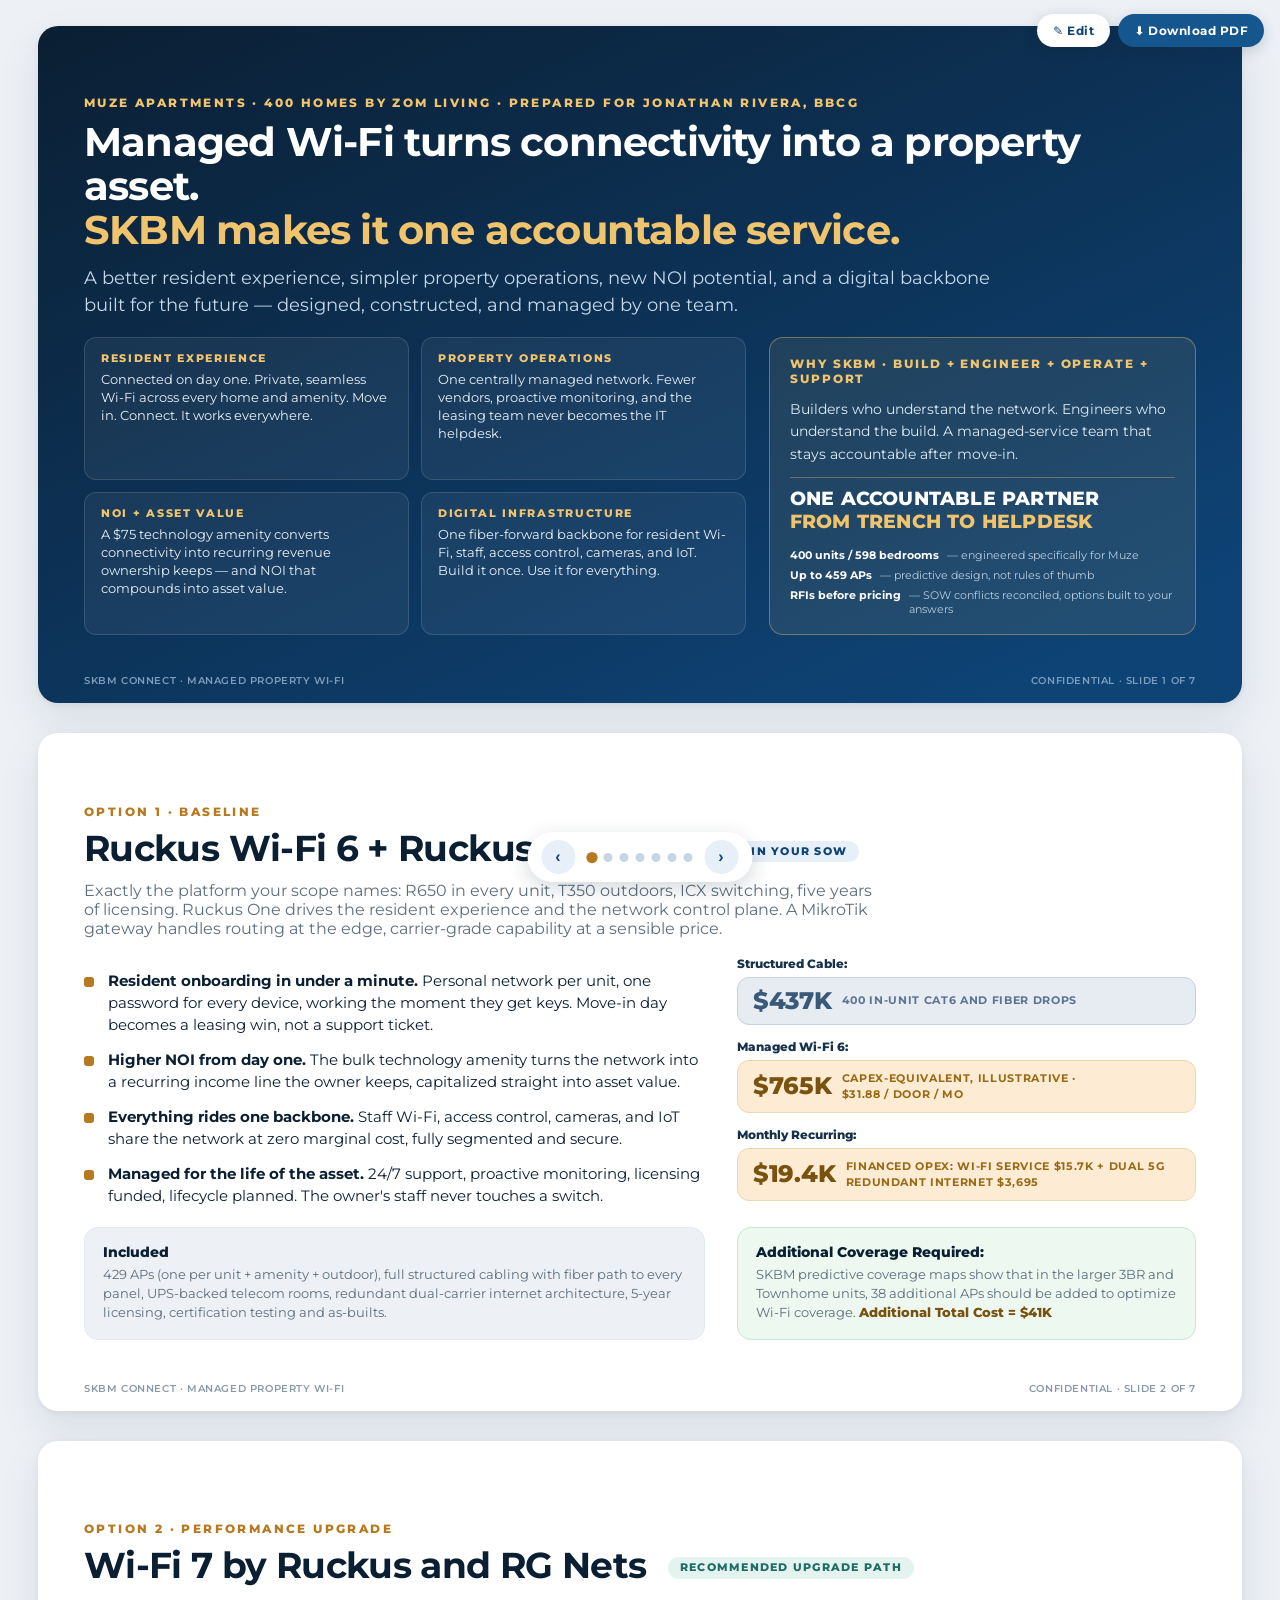
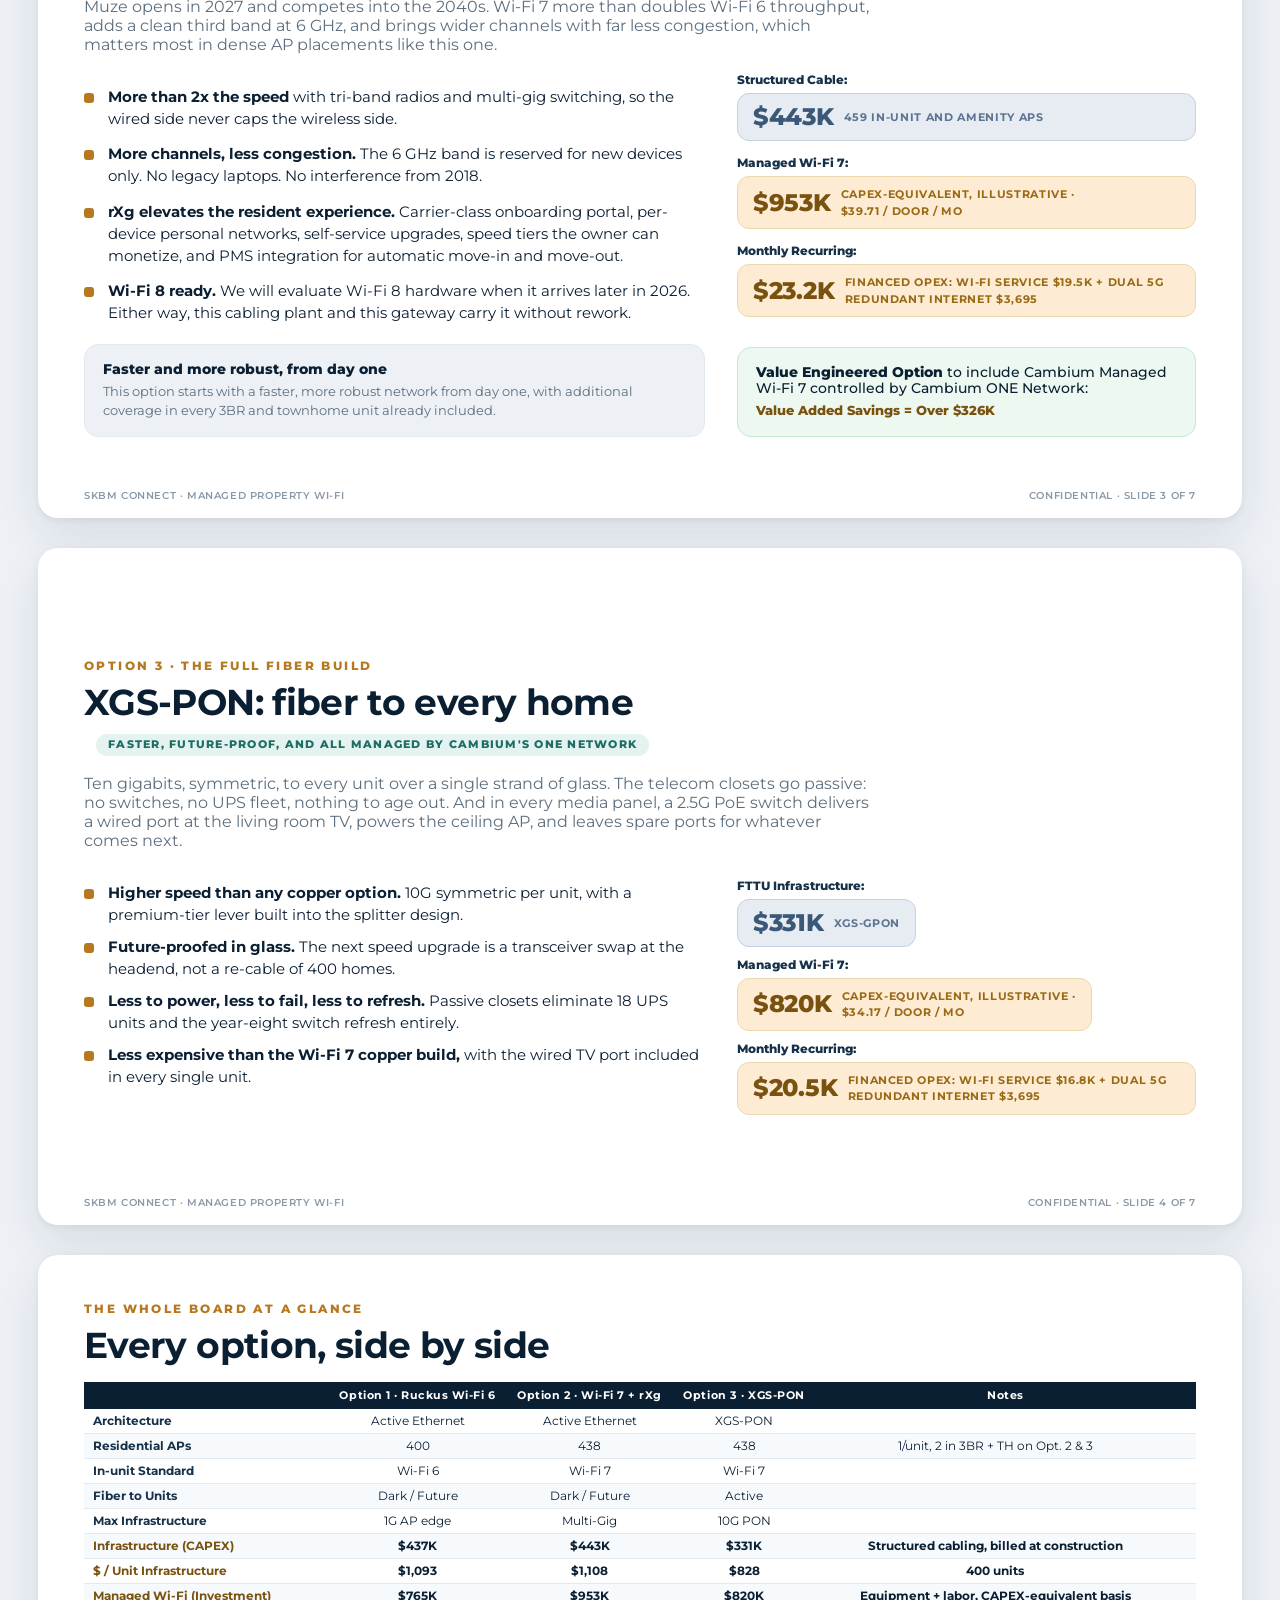
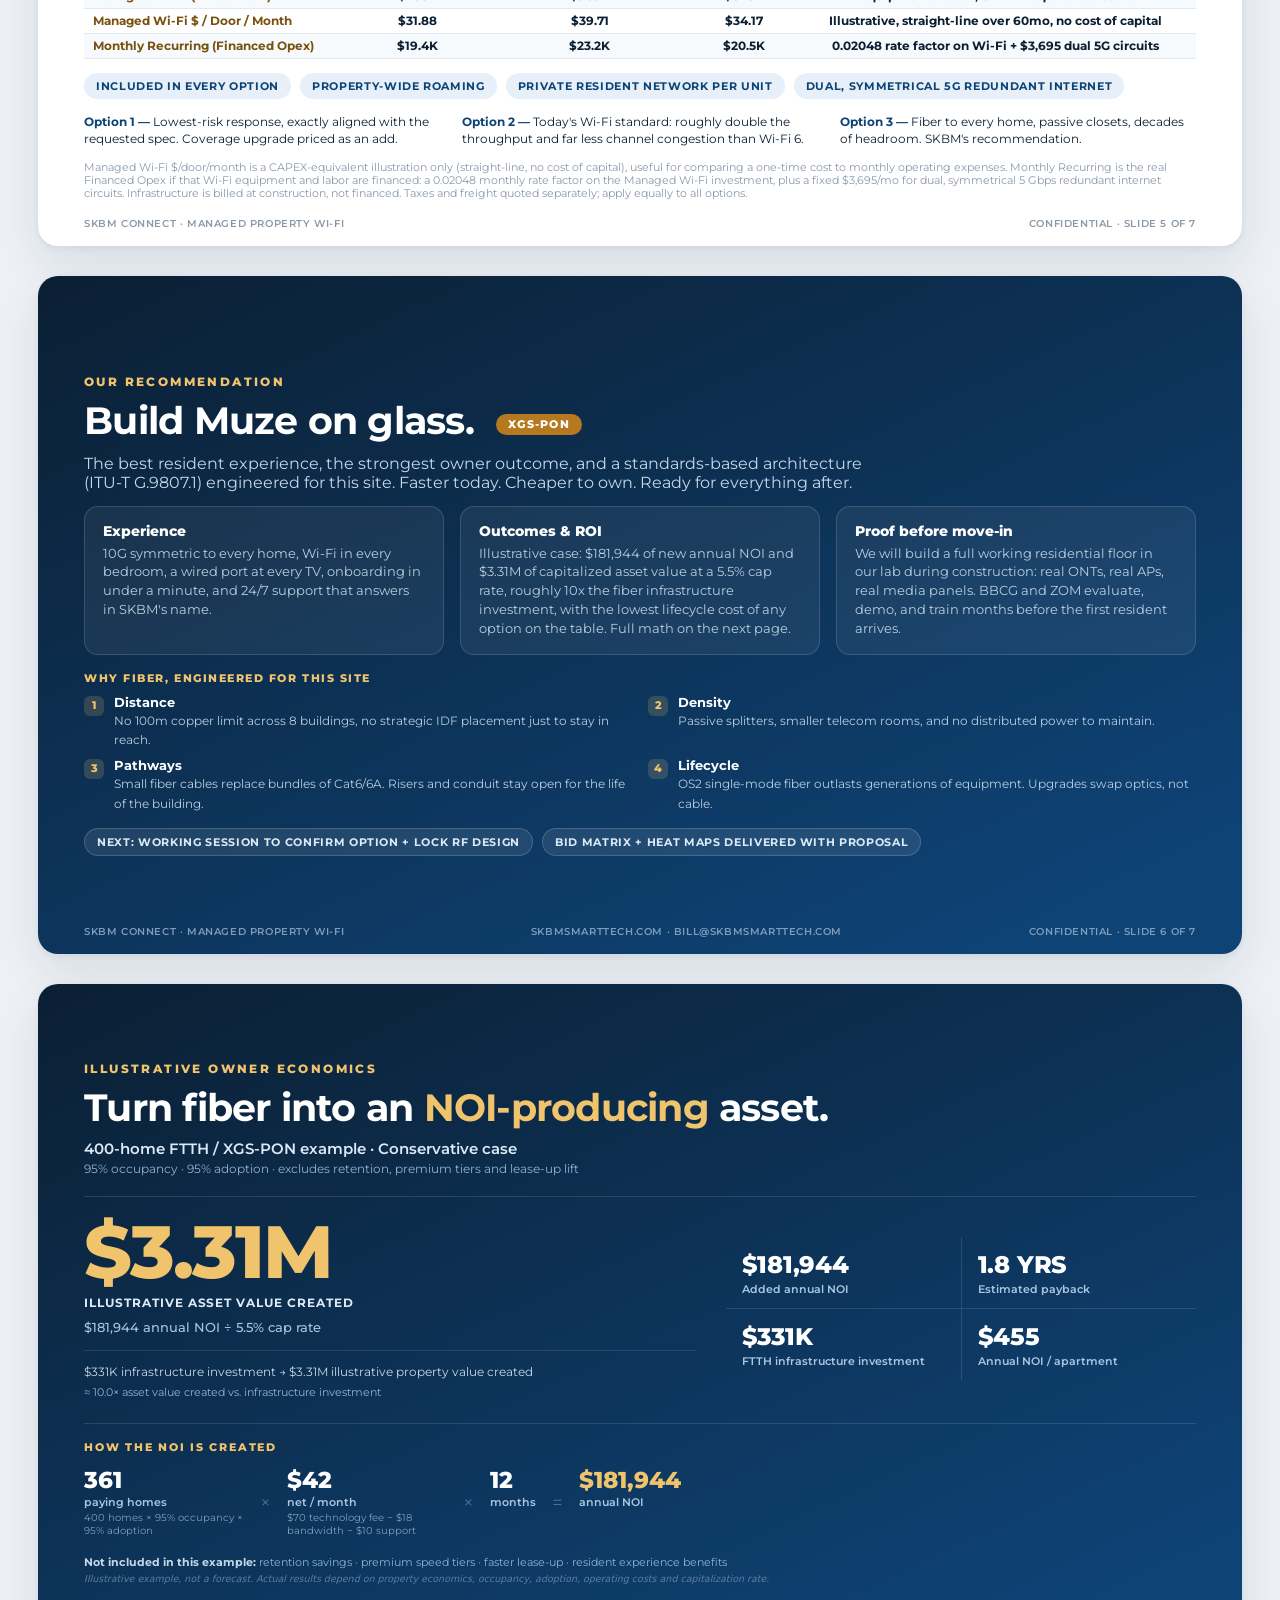
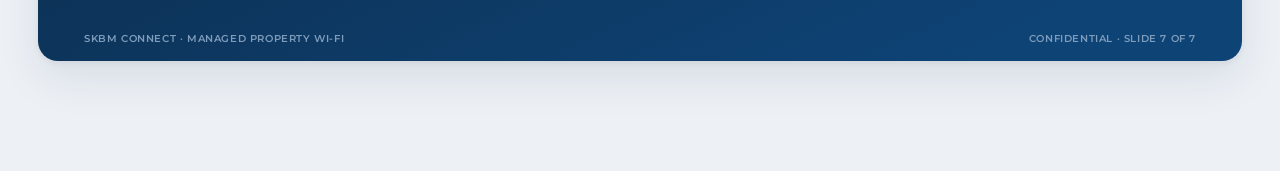
==== commit c29a49ba: "Add files via upload" ====
--- a/website/Muze_BBCG_Presentation.html
+++ b/website/Muze_BBCG_Presentation.html
@@ -210,10 +210,21 @@
     body{background:#fff}
     .toolbar,.nav,.editing-banner{display:none!important}
     .deck{max-width:none;padding:0;gap:0;display:block}
-    .slide{border-radius:0;box-shadow:none;width:11in;height:8.5in;aspect-ratio:auto;min-height:0;page-break-after:always;padding:0.55in 0.7in}
+    .slide{border-radius:0;box-shadow:none;width:11in;height:8.5in;aspect-ratio:auto;min-height:0;page-break-after:always;page-break-inside:avoid;break-inside:avoid;overflow:hidden;padding:0.55in 0.7in}
     .slide:last-child{page-break-after:auto}
+    html,body{margin:0!important;padding:0!important}
     .slide.dark{-webkit-print-color-adjust:exact;print-color-adjust:exact}
     *{-webkit-print-color-adjust:exact;print-color-adjust:exact}
+    /* PDF-only fix: slides 2 & 3 (#s3, #s5) leave a gap under the bottom-pinned
+       box because .grow centers content in a fixed-height print page instead of
+       stretching it. Top-align this content in print only, and reserve clear
+       space above the absolutely-positioned footer so the bottom box can never
+       overlap the footer bar. Screen view and all other slides untouched. */
+    /* Reverted: a fixed margin-based push caused the bottom box to overlap the
+       footer in real-browser rendering (font metrics differ from test tooling).
+       Centering is the safe choice: leftover space splits evenly above and below
+       content, so overlap can't happen short of content exceeding the full page.
+       This also now matches every other slide's print behavior. */
   }
 </style>
 </head>
@@ -291,7 +302,7 @@
 <section class="slide" id="s5">
   <div class="grow" contenteditable="false">
     <div class="kick">Option 2 · Performance upgrade</div>
-    <h2>Wi-Fi 7 + rXg by RG Nets <span class="badge up">Recommended upgrade path</span></h2>
+    <h2>Wi-Fi 7 by Ruckus and RG Nets <span class="badge up">Recommended upgrade path</span></h2>
     <p class="sub">Muze opens in 2027 and competes into the 2040s. Wi-Fi 7 more than doubles Wi-Fi 6 throughput, adds a clean third band at 6 GHz, and brings wider channels with far less congestion, which matters most in dense AP placements like this one.</p>
     <div class="cols">
       <div>
@@ -301,7 +312,7 @@
           <li><b>rXg elevates the resident experience.</b> Carrier-class onboarding portal, per-device personal networks, self-service upgrades, speed tiers the owner can monetize, and PMS integration for automatic move-in and move-out.</li>
           <li><b>Wi-Fi 8 ready.</b> We will evaluate Wi-Fi 8 hardware when it arrives later in 2026. Either way, this cabling plant and this gateway carry it without rework.</li>
         </ul>
-        <div class="tile" style="margin-top:16px"><h4>The delta that matters</h4><p>About $675 per door, one time, over the baseline. Across a ten-year hold that is under $6 per unit per month to run the newest Wi-Fi standard for the life of the asset.</p></div>
+        <div class="tile" style="margin-top:16px"><h4>Faster and more robust, from day one</h4><p>This option starts with a faster, more robust network from day one, with additional coverage in every 3BR and townhome unit already included.</p></div>
       </div>
       <div>
         <div class="plabel">Structured Cable:</div>
@@ -310,7 +321,7 @@
         <div class="price"><span class="p">$953K</span><span class="pl">CAPEX-EQUIVALENT, ILLUSTRATIVE ·<br>$39.71 / DOOR / MO</span></div>
         <div class="plabel">Monthly Recurring:</div>
         <div class="price"><span class="p">$23.2K</span><span class="pl">FINANCED OPEX: WI-FI SERVICE $19.5K + DUAL 5G REDUNDANT INTERNET $3,695</span></div>
-        <div class="tile" style="background:#ECF8F0;border-color:#C6E7D3"><h4>Value Engineered Option <span style="font-weight:500">to include Cambium Managed Wi-Fi instead of Ruckus Managed Wi-Fi:</span></h4><p><span style="color:var(--gold-deep);font-weight:800">Value Added Savings = Over $326K</span></p></div>
+        <div class="tile" style="background:#ECF8F0;border-color:#C6E7D3"><h4>Value Engineered Option <span style="font-weight:500">to include Cambium Managed Wi-Fi 7 controlled by Cambium ONE Network:</span></h4><p><span style="color:var(--gold-deep);font-weight:800">Value Added Savings = Over $326K</span></p></div>
         
       </div>
     </div>
@@ -338,9 +349,9 @@
         <div class="plabel">FTTU Infrastructure:</div>
         <div class="price infra"><span class="p">$331K</span><span class="pl">XGS-GPON</span></div>
         <div class="plabel">Managed Wi-Fi 7:</div>
-        <div class="price"><span class="p">$787K</span><span class="pl">CAPEX-EQUIVALENT, ILLUSTRATIVE ·<br>$32.79 / DOOR / MO</span></div>
+        <div class="price"><span class="p">$820K</span><span class="pl">CAPEX-EQUIVALENT, ILLUSTRATIVE ·<br>$34.17 / DOOR / MO</span></div>
         <div class="plabel">Monthly Recurring:</div>
-        <div class="price"><span class="p">$19.8K</span><span class="pl">FINANCED OPEX: WI-FI SERVICE $16.1K + DUAL 5G REDUNDANT INTERNET $3,695</span></div>
+        <div class="price"><span class="p">$20.5K</span><span class="pl">FINANCED OPEX: WI-FI SERVICE $16.8K + DUAL 5G REDUNDANT INTERNET $3,695</span></div>
       </div>
     </div>
   </div>
@@ -372,9 +383,9 @@
         <tr><td>Max Infrastructure</td><td>1G AP edge</td><td>Multi-Gig</td><td>10G PON</td><td></td></tr>
         <tr class="money"><td>Infrastructure (CAPEX)</td><td>$437K</td><td>$443K</td><td>$331K</td><td>Structured cabling, billed at construction</td></tr>
         <tr class="money"><td>$ / Unit Infrastructure</td><td>$1,093</td><td>$1,108</td><td>$828</td><td>400 units</td></tr>
-        <tr class="money"><td>Managed Wi-Fi (Investment)</td><td>$765K</td><td>$953K</td><td>$787K</td><td>Equipment + labor, CAPEX-equivalent basis</td></tr>
-        <tr class="money"><td>Managed Wi-Fi $ / Door / Month</td><td>$31.88</td><td>$39.71</td><td>$32.79</td><td>Illustrative, straight-line over 60mo, no cost of capital</td></tr>
-        <tr class="money"><td>Monthly Recurring (Financed Opex)</td><td>$19.4K</td><td>$23.2K</td><td>$19.8K</td><td>0.02048 rate factor on Wi-Fi + $3,695 dual 5G circuits</td></tr>
+        <tr class="money"><td>Managed Wi-Fi (Investment)</td><td>$765K</td><td>$953K</td><td>$820K</td><td>Equipment + labor, CAPEX-equivalent basis</td></tr>
+        <tr class="money"><td>Managed Wi-Fi $ / Door / Month</td><td>$31.88</td><td>$39.71</td><td>$34.17</td><td>Illustrative, straight-line over 60mo, no cost of capital</td></tr>
+        <tr class="money"><td>Monthly Recurring (Financed Opex)</td><td>$19.4K</td><td>$23.2K</td><td>$20.5K</td><td>0.02048 rate factor on Wi-Fi + $3,695 dual 5G circuits</td></tr>
       </tbody>
     </table>
     </div>
